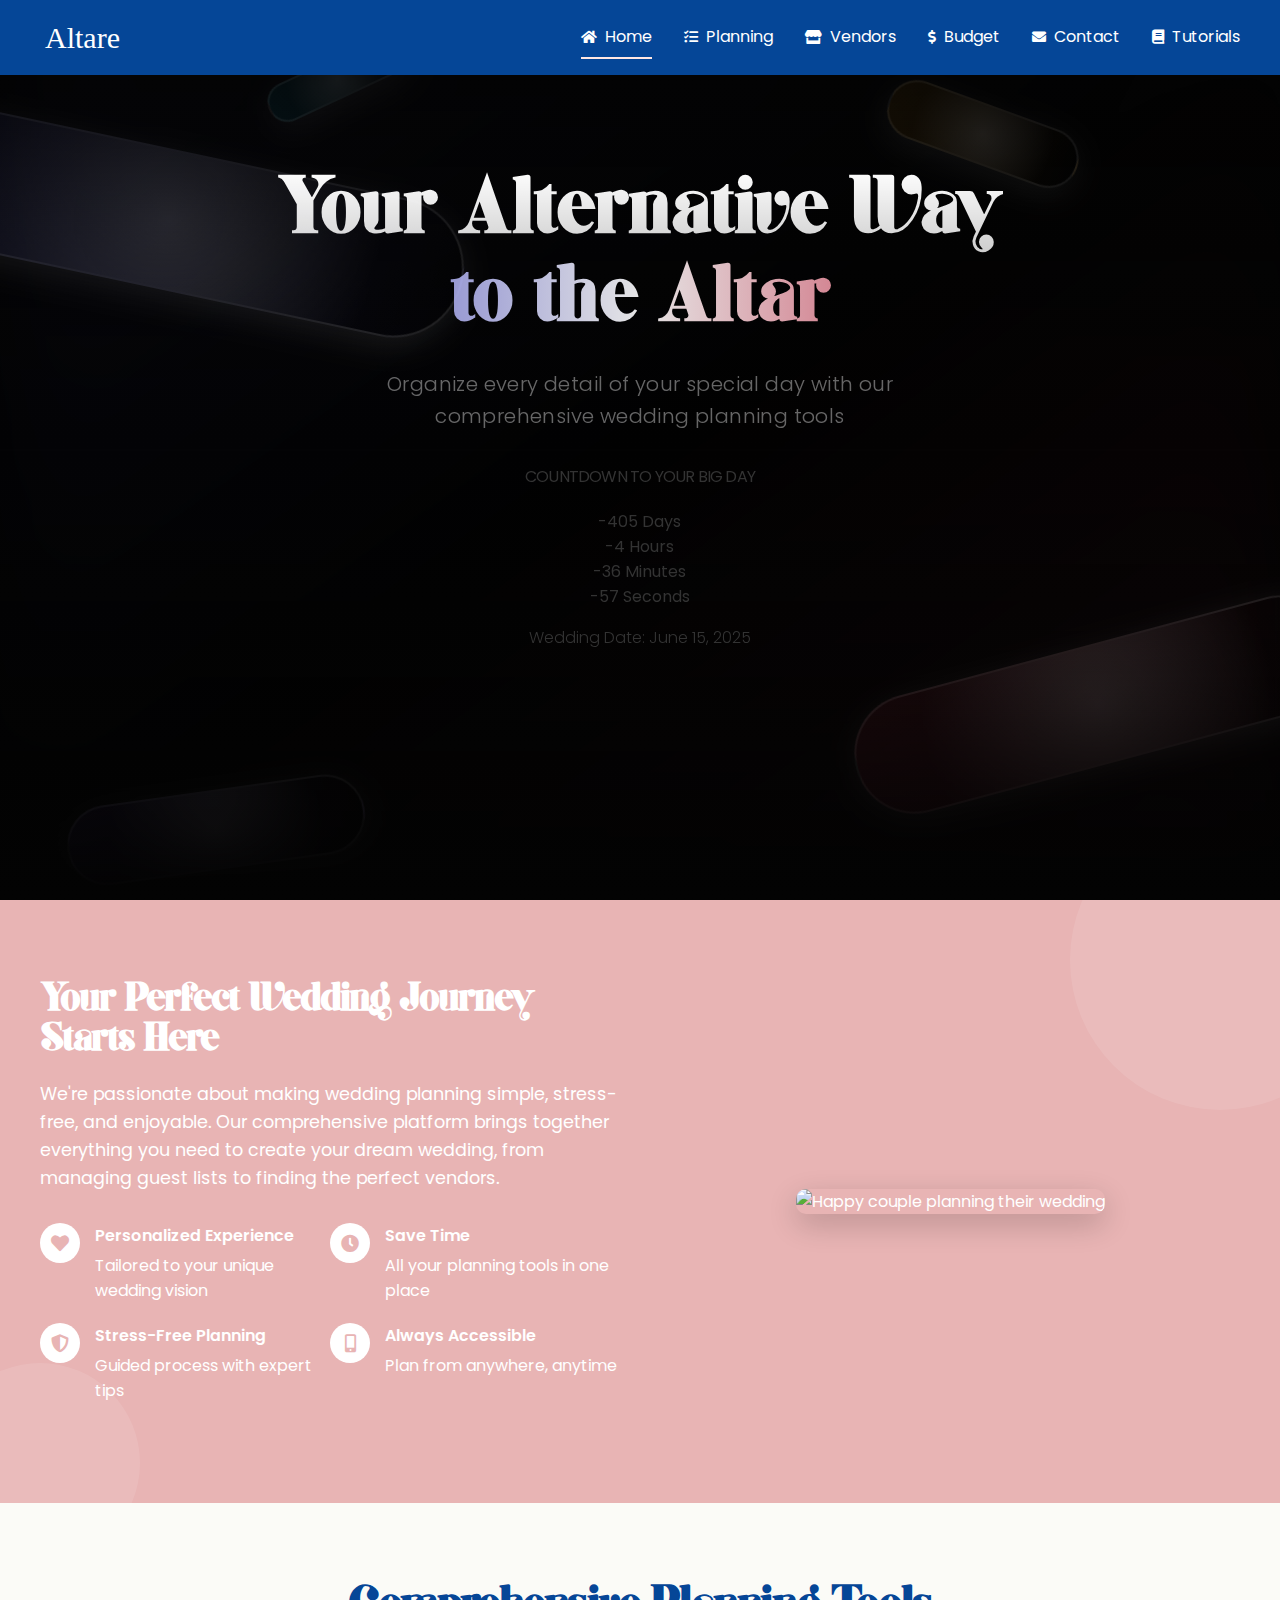
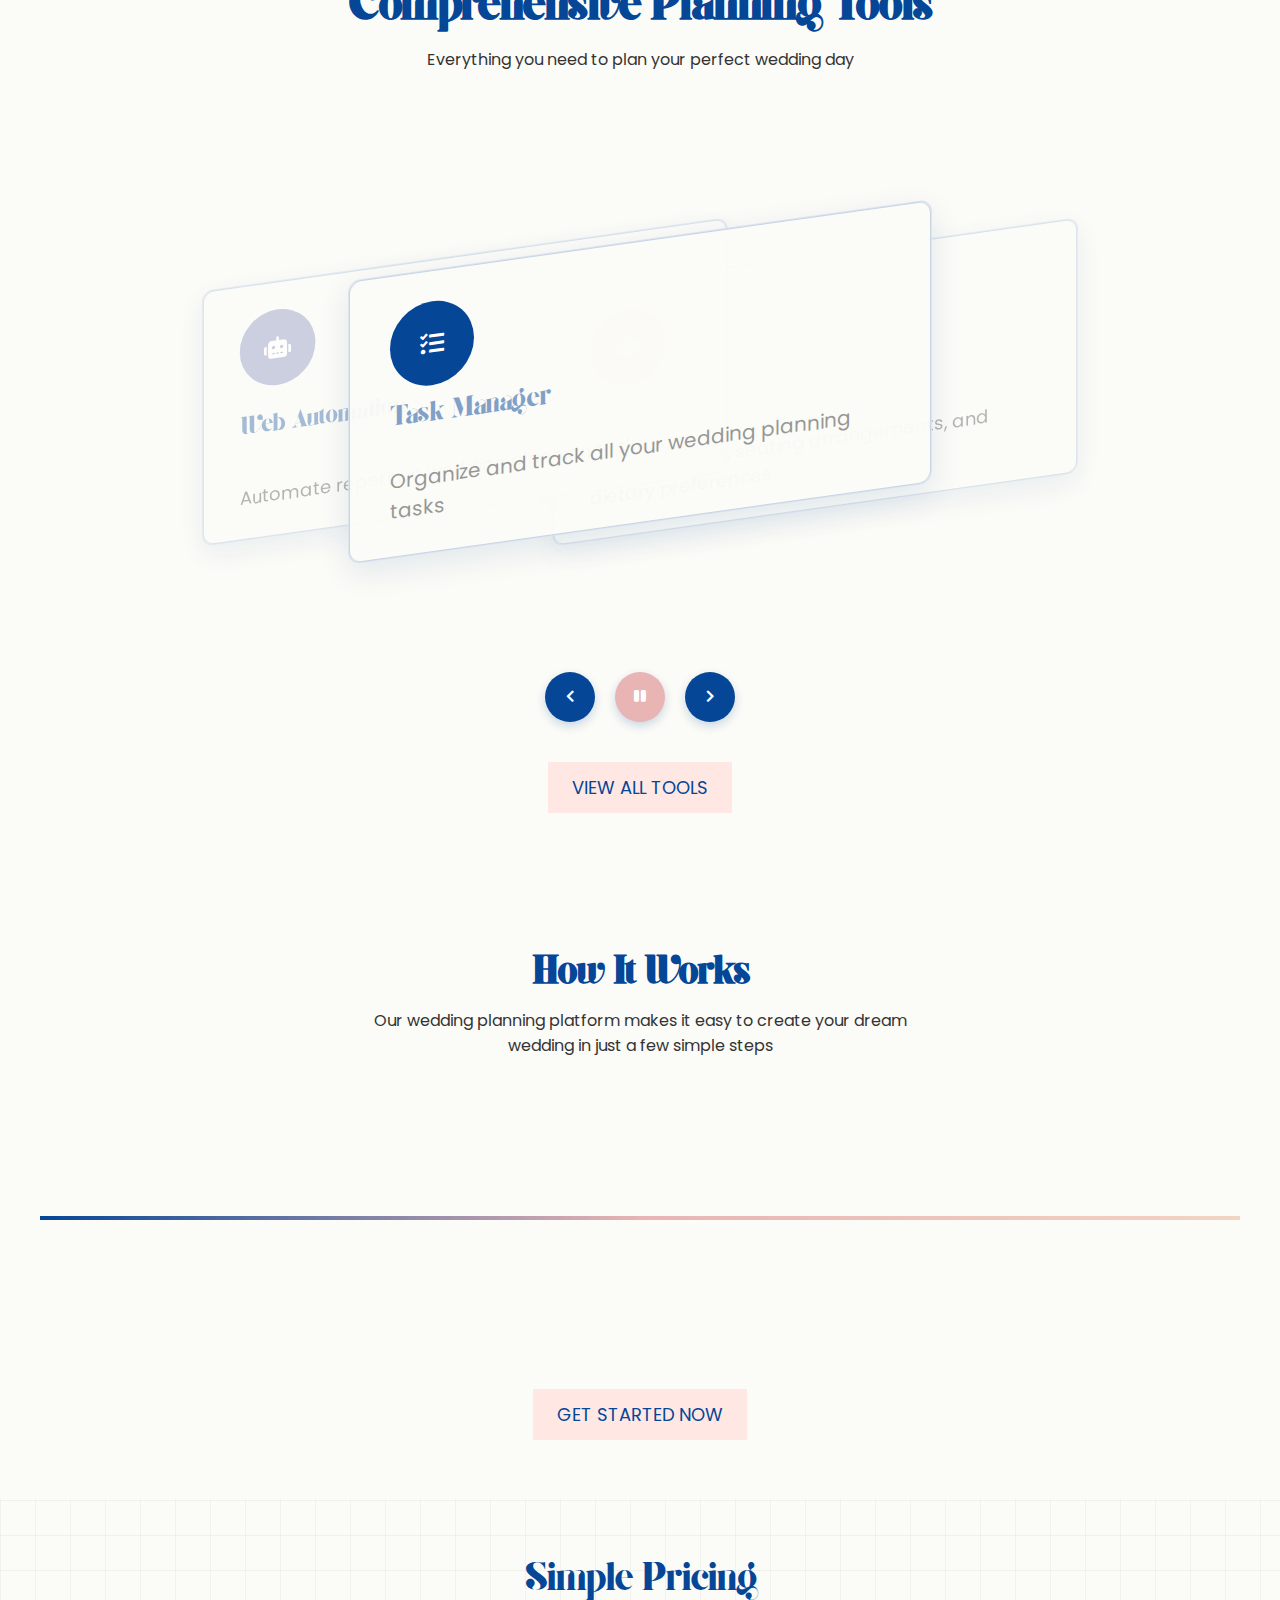
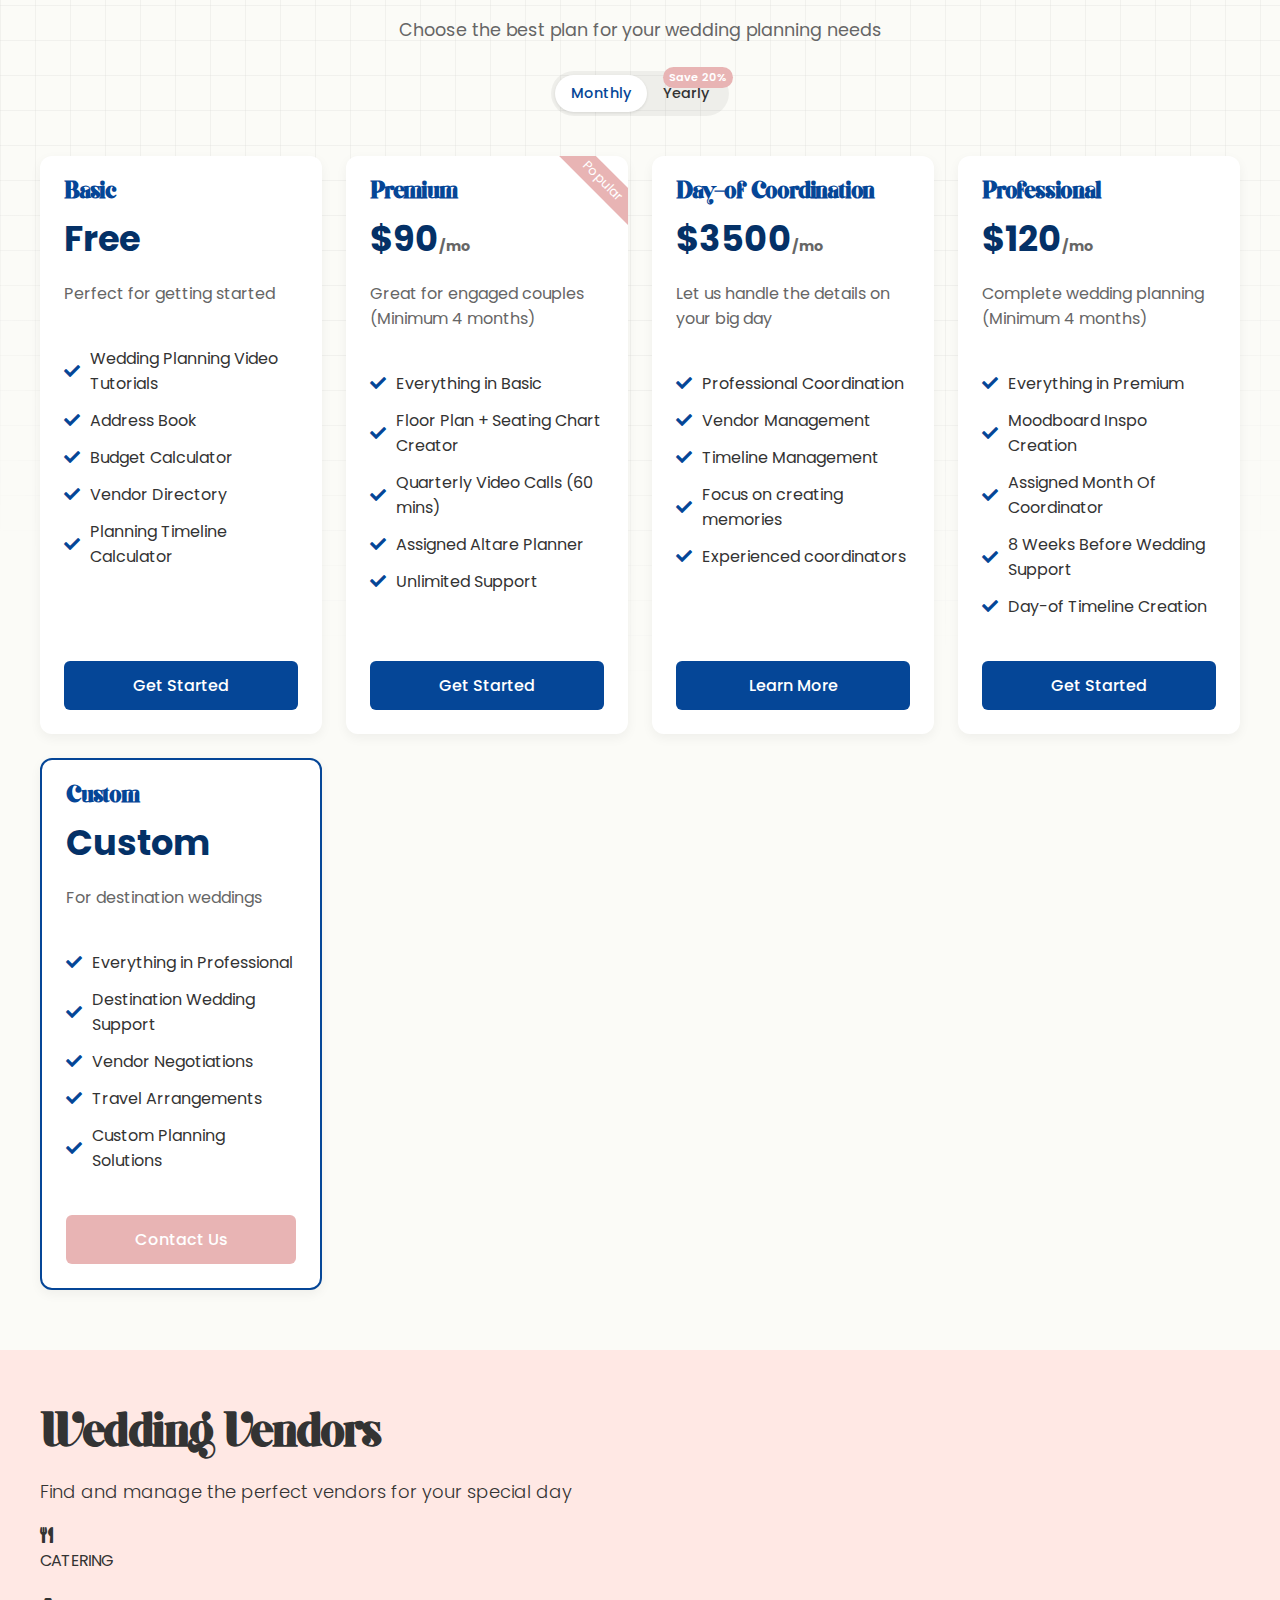
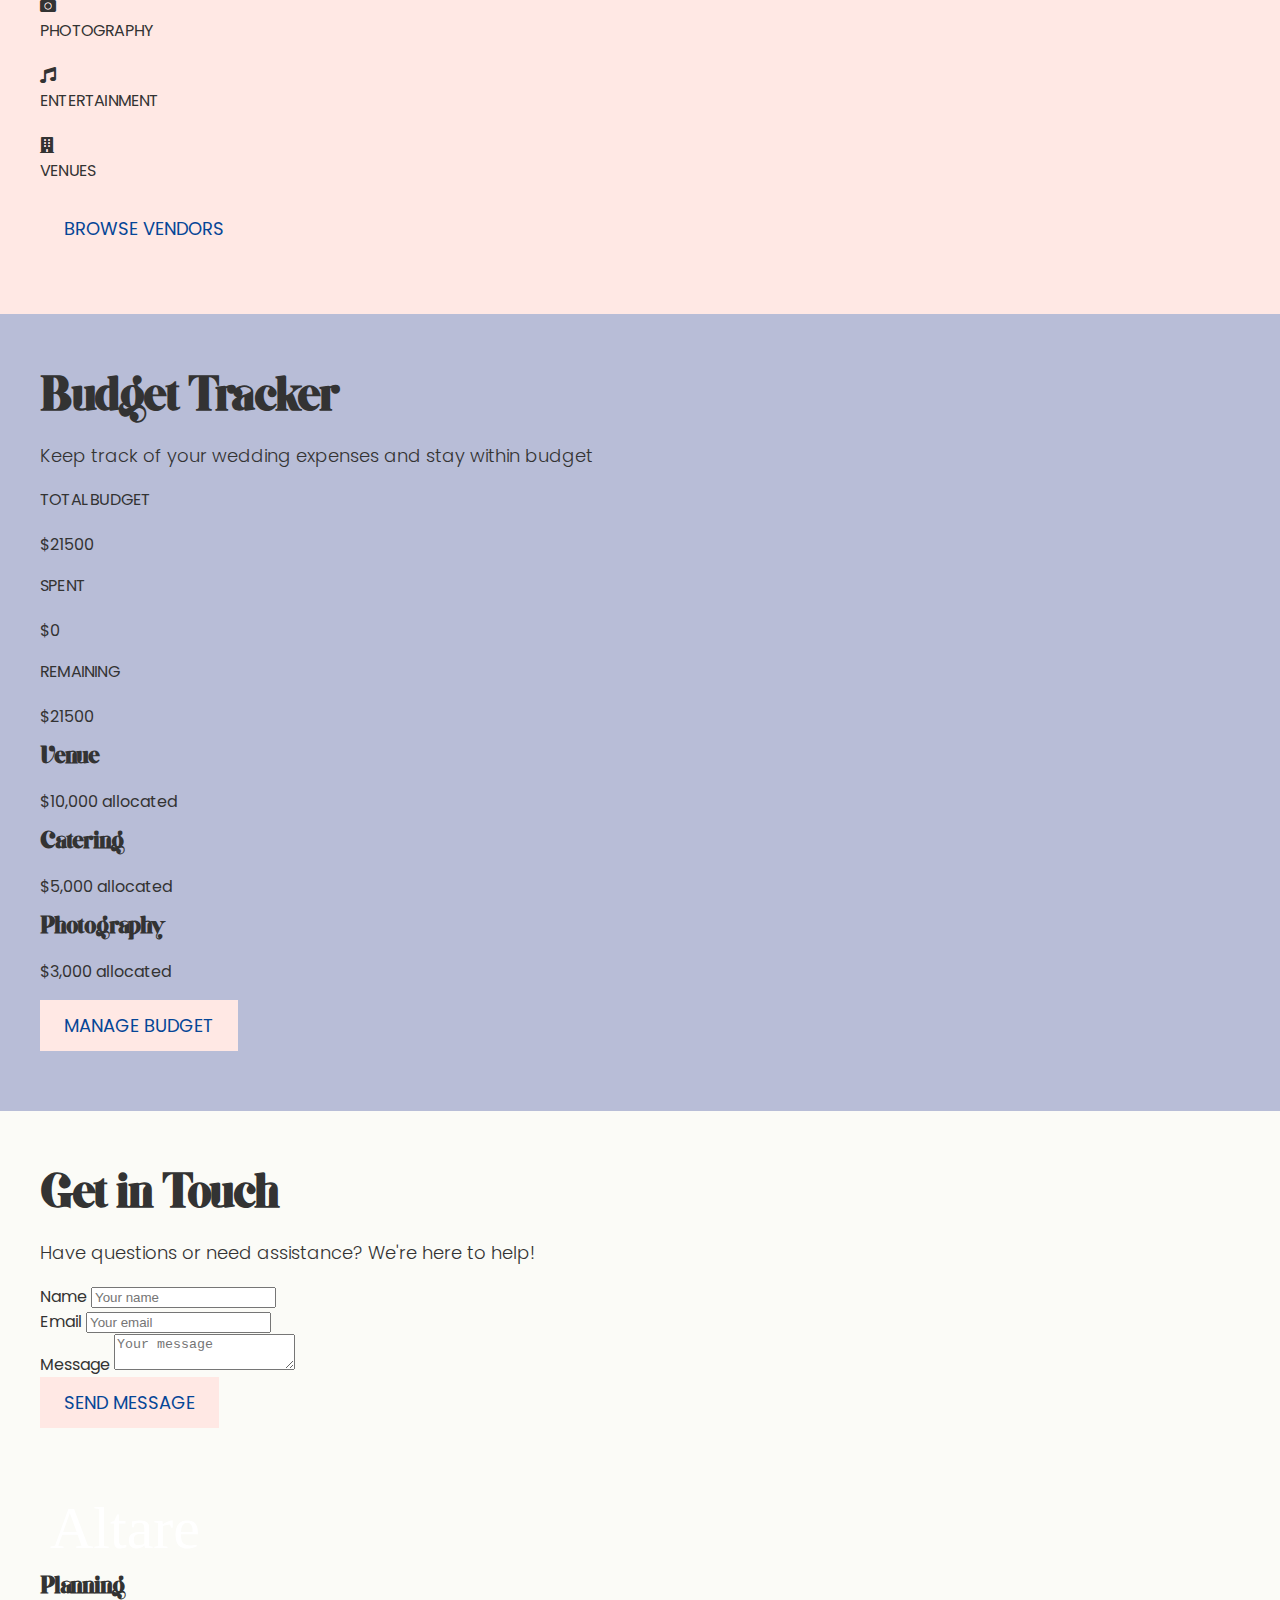
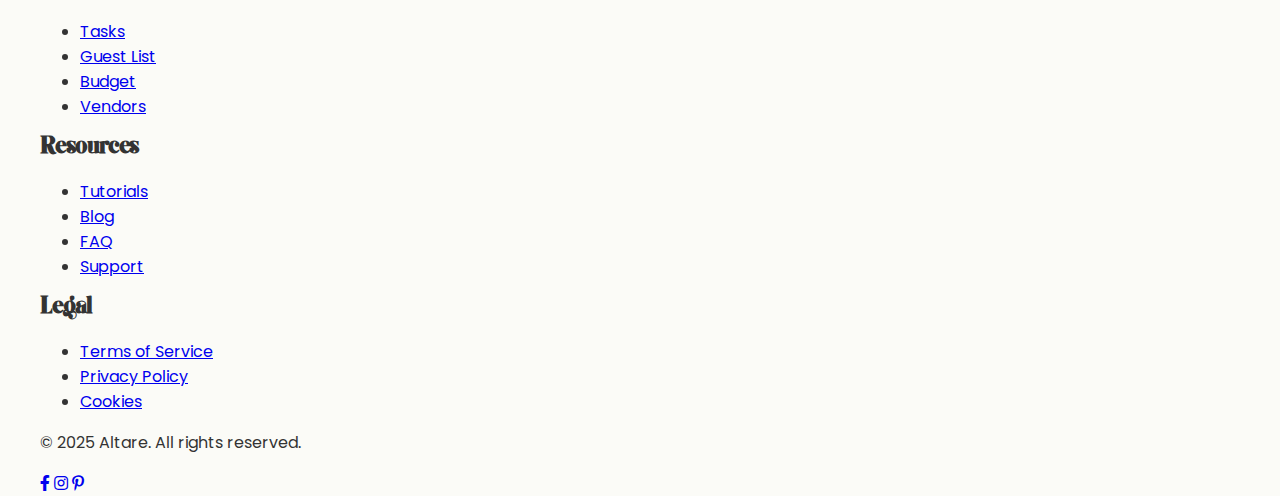
==== index.html @ 7fa97709 "Add Day-of Wedding Coordination section and page" ====
<!DOCTYPE html>
<html lang="en">
<head>
    <meta charset="UTF-8">
    <meta name="viewport" content="width=device-width, initial-scale=1.0">
    <title>Altare - Your Alternative Way to Get to the Altar</title>
    <link href="https://fonts.googleapis.com/css2?family=Poppins:wght@300;400;500;600;700&display=swap" rel="stylesheet">
    <link rel="stylesheet" href="css/theme.css">
    <link rel="stylesheet" href="css/elegant-hero.css">
    <link rel="stylesheet" href="css/planning-cards.css">
    <link rel="stylesheet" href="css/tilted-scroll.css">
    <link rel="stylesheet" href="css/how-it-works.css">
    <link rel="stylesheet" href="css/about-section.css">
    <link rel="stylesheet" href="css/pricing-section.css">
    <link rel="stylesheet" href="https://cdnjs.cloudflare.com/ajax/libs/font-awesome/5.15.4/css/all.min.css">
    <script src="https://kit.fontawesome.com/a076d05399.js" crossorigin="anonymous"></script>
    <script type="module" src="js/main.js"></script>
    <script src="js/animations.js"></script>
</head>
<body>
    <!-- Horizontal Navigation -->
    <nav class="horizontal-nav">
        <div class="container">
            <div class="logo">
                <img src="images/logo/altare-white.svg" alt="Altare" class="altare-logo">
            </div>
            <ul>
                <li><a href="#home" class="active"><i class="fas fa-home"></i> Home</a></li>
                <li><a href="#planning"><i class="fas fa-tasks"></i> Planning</a></li>
                <li><a href="vendors.html"><i class="fas fa-store"></i> Vendors</a></li>
                <li><a href="#budget"><i class="fas fa-dollar-sign"></i> Budget</a></li>
                <li><a href="#contact"><i class="fas fa-envelope"></i> Contact</a></li>
                <li><a href="tutorials.html"><i class="fas fa-book"></i> Tutorials</a></li>
            </ul>
        </div>
    </nav>

    <section id="home" class="elegant-hero">
        <!-- Full screen video container -->
        <div class="fullscreen-video-container">
            <iframe src="https://iframe.mediadelivery.net/embed/404831/02c40d1b-4695-424f-8914-30989ddf01b4?autoplay=true&loop=true&muted=true&preload=true&responsive=true" 
                    loading="lazy" 
                    allow="accelerometer;gyroscope;autoplay;encrypted-media;picture-in-picture;" 
                    allowfullscreen="true">
            </iframe>
        </div>
        
        <!-- Elegant shapes container -->
        <div class="elegant-shapes-container"></div>
        
        <div class="hero-content">
            <div class="hero-content-inner">
                <h1 class="hero-title">
                    <span class="hero-title-main">Your Alternative Way</span>
                    <span class="hero-title-accent">to the Altar</span>
                </h1>
                
                <p class="hero-subtitle">
                    Organize every detail of your special day with our comprehensive wedding planning tools
                </p>
                
                <div class="countdown-container">
                    <h3 class="subtitle2">Countdown to Your Big Day</h3>
                    <div class="countdown">
                        <div class="countdown-item">
                            <span id="days">00</span>
                            <span class="countdown-label">Days</span>
                        </div>
                        <div class="countdown-item">
                            <span id="hours">00</span>
                            <span class="countdown-label">Hours</span>
                        </div>
                        <div class="countdown-item">
                            <span id="minutes">00</span>
                            <span class="countdown-label">Minutes</span>
                        </div>
                        <div class="countdown-item">
                            <span id="seconds">00</span>
                            <span class="countdown-label">Seconds</span>
                        </div>
                    </div>
                    <p class="body2">Wedding Date: <span id="wedding-date">June 15, 2025</span></p>
                </div>
                
                <div class="hero-actions">
                    <a href="#planning" class="btn btn-primary">Get Started</a>
                </div>
            </div>
        </div>
        
        <!-- Dark overlay for gradient effect -->
        <div class="hero-overlay"></div>
    </section>

    <!-- About Section -->
    <section class="about-section">
        <div class="about-container">
            <div class="about-content">
                <h2 class="about-title">Your Perfect Wedding Journey Starts Here</h2>
                <p class="about-description">We're passionate about making wedding planning simple, stress-free, and enjoyable. Our comprehensive platform brings together everything you need to create your dream wedding, from managing guest lists to finding the perfect vendors.</p>
                
                <div class="about-features">
                    <div class="about-feature">
                        <div class="feature-icon">
                            <i class="fas fa-heart"></i>
                        </div>
                        <div class="feature-text">
                            <strong>Personalized Experience</strong>
                            Tailored to your unique wedding vision
                        </div>
                    </div>
                    
                    <div class="about-feature">
                        <div class="feature-icon">
                            <i class="fas fa-clock"></i>
                        </div>
                        <div class="feature-text">
                            <strong>Save Time</strong>
                            All your planning tools in one place
                        </div>
                    </div>
                    
                    <div class="about-feature">
                        <div class="feature-icon">
                            <i class="fas fa-shield-alt"></i>
                        </div>
                        <div class="feature-text">
                            <strong>Stress-Free Planning</strong>
                            Guided process with expert tips
                        </div>
                    </div>
                    
                    <div class="about-feature">
                        <div class="feature-icon">
                            <i class="fas fa-mobile-alt"></i>
                        </div>
                        <div class="feature-text">
                            <strong>Always Accessible</strong>
                            Plan from anywhere, anytime
                        </div>
                    </div>
                </div>
            </div>
            
            <div class="about-image">
                <img src="img/about-wedding.jpg" alt="Happy couple planning their wedding">
            </div>
        </div>
    </section>

    <section id="planning" class="planning-section">
        <div class="container">
            <div class="planning-header">
                <h2>Comprehensive Planning Tools</h2>
                <p>Everything you need to plan your perfect wedding day</p>
            </div>
            
            <div class="planning-cards">
                <!-- TiltedScroll component will be inserted here via JavaScript -->
            </div>
            
            <div class="planning-actions">
                <a href="tasks.html" class="btn btn-primary">View All Tools</a>
            </div>
        </div>
    </section>
    
    <section class="how-it-works">
        <div class="container">
            <div class="how-it-works-header">
                <h2>How It Works</h2>
                <p>Our wedding planning platform makes it easy to create your dream wedding in just a few simple steps</p>
            </div>
            
            <div class="timeline-container">
                <div class="timeline-track"></div>
                <div class="timeline-steps">
                    <div class="timeline-step">
                        <div class="step-number">
                            <i class="fas fa-user-plus step-icon"></i>
                        </div>
                        <div class="step-content">
                            <h3 class="step-title">Create Account</h3>
                            <p class="step-description">Sign up in seconds and set up your personalized wedding profile</p>
                        </div>
                    </div>
                    
                    <div class="timeline-step">
                        <div class="step-number">
                            <i class="fas fa-tasks step-icon"></i>
                        </div>
                        <div class="step-content">
                            <h3 class="step-title">Manage Tasks</h3>
                            <p class="step-description">Organize your to-dos with our smart planning tools</p>
                        </div>
                    </div>
                    
                    <div class="timeline-step">
                        <div class="step-number">
                            <i class="fas fa-users step-icon"></i>
                        </div>
                        <div class="step-content">
                            <h3 class="step-title">Invite Guests</h3>
                            <p class="step-description">Send digital invitations and track RSVPs effortlessly</p>
                        </div>
                    </div>
                    
                    <div class="timeline-step">
                        <div class="step-number">
                            <i class="fas fa-glass-cheers step-icon"></i>
                        </div>
                        <div class="step-content">
                            <h3 class="step-title">Celebrate!</h3>
                            <p class="step-description">Enjoy your perfect day with everything beautifully organized</p>
                        </div>
                    </div>
                </div>
            </div>
            
            <div class="how-it-works-cta">
                <a href="signup.html" class="btn btn-primary">Get Started Now</a>
            </div>
        </div>
    </section>
    
    <!-- Pricing Section -->
    <section class="pricing-section">
        <!-- Pricing content will be inserted via JavaScript -->
    </section>

    <section id="vendors" class="section">
        <div class="container">
            <h2>Wedding Vendors</h2>
            <p class="body1">Find and manage the perfect vendors for your special day</p>
            
            <div class="vendors-categories">
                <div class="vendor-category">
                    <i class="fas fa-utensils"></i>
                    <h3 class="subtitle2">Catering</h3>
                </div>
                
                <div class="vendor-category">
                    <i class="fas fa-camera"></i>
                    <h3 class="subtitle2">Photography</h3>
                </div>
                
                <div class="vendor-category">
                    <i class="fas fa-music"></i>
                    <h3 class="subtitle2">Entertainment</h3>
                </div>
                
                <div class="vendor-category">
                    <i class="fas fa-building"></i>
                    <h3 class="subtitle2">Venues</h3>
                </div>
            </div>
            
            <div class="text-center">
                <a href="vendors.html" class="btn btn-primary">Browse Vendors</a>
            </div>
        </div>
    </section>

    <section id="budget" class="section">
        <div class="container">
            <h2>Budget Tracker</h2>
            <p class="body1">Keep track of your wedding expenses and stay within budget</p>
            
            <div class="budget-overview">
                <div class="budget-card">
                    <h3 class="subtitle2">Total Budget</h3>
                    <p class="budget-amount">$<span id="total-budget">21500</span></p>
                </div>
                
                <div class="budget-card">
                    <h3 class="subtitle2">Spent</h3>
                    <p class="budget-amount">$<span id="spent-amount">0</span></p>
                </div>
                
                <div class="budget-card">
                    <h3 class="subtitle2">Remaining</h3>
                    <p class="budget-amount">$<span id="remaining-amount">21500</span></p>
                </div>
            </div>
            
            <div class="budget-categories">
                <div class="budget-category">
                    <div class="category-header">
                        <h4>Venue</h4>
                        <p>$10,000 allocated</p>
                    </div>
                    <div class="progress">
                        <div class="progress-bar" style="width: 0%;"></div>
                    </div>
                </div>
                
                <div class="budget-category">
                    <div class="category-header">
                        <h4>Catering</h4>
                        <p>$5,000 allocated</p>
                    </div>
                    <div class="progress">
                        <div class="progress-bar" style="width: 0%;"></div>
                    </div>
                </div>
                
                <div class="budget-category">
                    <div class="category-header">
                        <h4>Photography</h4>
                        <p>$3,000 allocated</p>
                    </div>
                    <div class="progress">
                        <div class="progress-bar" style="width: 0%;"></div>
                    </div>
                </div>
            </div>
            
            <div class="text-center">
                <a href="budget.html" class="btn btn-primary">Manage Budget</a>
            </div>
        </div>
    </section>

    <section id="contact" class="section">
        <div class="container">
            <h2>Get in Touch</h2>
            <p class="body1">Have questions or need assistance? We're here to help!</p>
            
            <div class="contact-form">
                <div class="form-group">
                    <label for="name">Name</label>
                    <input type="text" id="name" name="name" placeholder="Your name">
                </div>
                
                <div class="form-group">
                    <label for="email">Email</label>
                    <input type="email" id="email" name="email" placeholder="Your email">
                </div>
                
                <div class="form-group">
                    <label for="message">Message</label>
                    <textarea id="message" name="message" placeholder="Your message"></textarea>
                </div>
                
                <div class="form-group">
                    <button type="submit" class="btn btn-primary">Send Message</button>
                </div>
            </div>
        </div>
    </section>

    <footer>
        <div class="container">
            <div class="footer-content">
                <div class="footer-logo">
                    <img src="images/logo/altare-white.svg" alt="Altare" class="altare-logo-small">
                </div>
                
                <div class="footer-links">
                    <div class="footer-column">
                        <h4>Planning</h4>
                        <ul>
                            <li><a href="tasks.html">Tasks</a></li>
                            <li><a href="guests.html">Guest List</a></li>
                            <li><a href="budget.html">Budget</a></li>
                            <li><a href="vendors.html">Vendors</a></li>
                        </ul>
                    </div>
                    
                    <div class="footer-column">
                        <h4>Resources</h4>
                        <ul>
                            <li><a href="tutorials.html">Tutorials</a></li>
                            <li><a href="#">Blog</a></li>
                            <li><a href="#">FAQ</a></li>
                            <li><a href="#">Support</a></li>
                        </ul>
                    </div>
                    
                    <div class="footer-column">
                        <h4>Legal</h4>
                        <ul>
                            <li><a href="#">Terms of Service</a></li>
                            <li><a href="#">Privacy Policy</a></li>
                            <li><a href="#">Cookies</a></li>
                        </ul>
                    </div>
                </div>
            </div>
            
            <div class="footer-bottom">
                <p>&copy; 2025 Altare. All rights reserved.</p>
                <div class="social-links">
                    <a href="#"><i class="fab fa-facebook-f"></i></a>
                    <a href="#"><i class="fab fa-instagram"></i></a>
                    <a href="#"><i class="fab fa-pinterest-p"></i></a>
                </div>
            </div>
        </div>
    </footer>
    <script src="js/main.js"></script>
    <script src="js/displayCard.js"></script>
    <script src="js/tilted-scroll.js"></script>
    <script src="js/how-it-works.js"></script>
    <script src="js/pricing-section.js"></script>
</body>
</html>
---- css/theme.css ----
/* Theme CSS based on theme.ts */

/* Brand Colors */
:root {
  /* Primary Colors */
  --primary-main: #054697;
  --primary-light: #3669AB;
  --primary-dark: #043167;
  --primary-contrast-text: #FFFFFF;
  
  /* Secondary Colors */
  --secondary-main: #FF471F;
  --secondary-light: #FF6F52;
  --secondary-dark: #B23115;
  --secondary-contrast-text: #FFFFFF;
  
  /* Accent Colors */
  --accent-blanc: #FBFBF7;
  --accent-rose: #FFE8E4;
  --accent-rose-dark: #FFD5CC;
  --accent-nude: #B8BDD7;
  --accent-pia: #F2D4C2;
  --accent-blush: #E8B4B4;
  
  /* Text Colors */
  --text-primary: #333333;
  --text-secondary: #666666;
  
  /* Background Colors */
  --background-default: #FBFBF7;
  --background-paper: #FFFFFF;
}

/* Typography */
@font-face {
  font-family: 'Giaza';
  src: url('../fonts/myfonts_order_6394679525546/Giaza.otf') format('opentype');
  font-weight: normal;
  font-style: normal;
}

body {
  font-family: 'Poppins', sans-serif;
  color: var(--text-primary);
  background-color: var(--background-default);
  margin: 0;
  padding: 0;
}

h1, h2, h3, h4, h5, h6 {
  font-family: 'Giaza', serif;
  letter-spacing: -0.05em;
  margin: 0 0 20px 0;
}

h1 {
  font-size: 72px;
}

h2 {
  font-size: 48px;
}

h3 {
  font-size: 36px;
}

h4 {
  font-size: 24px;
}

h5 {
  font-size: 20px;
}

h6 {
  font-size: 18px;
}

.subtitle1 {
  font-family: 'Poppins', sans-serif;
  font-size: 18px;
  font-weight: 400;
}

.subtitle2 {
  font-family: 'Poppins', sans-serif;
  font-size: 16px;
  font-weight: 400;
  text-transform: uppercase;
}

.body1 {
  font-family: 'Poppins', sans-serif;
  font-size: 18px;
  font-weight: 300;
}

.body2 {
  font-family: 'Poppins', sans-serif;
  font-size: 16px;
  font-weight: 300;
}

/* Buttons - Updated to match theme.ts */
.btn {
  font-family: 'Poppins', sans-serif;
  font-size: 18px;
  font-weight: 400;
  text-transform: uppercase;
  border-radius: 0;
  padding: 12px 24px;
  cursor: pointer;
  transition: all 0.3s ease;
  border: none;
  display: inline-block;
  text-decoration: none;
}

/* Primary button - should be accent-rose color with primary-main text */
.btn-primary {
  background-color: var(--accent-rose);
  color: var(--primary-main);
}

.btn-primary:hover {
  background-color: var(--accent-rose-dark);
}

/* Secondary button - should be accent-rose color with primary-main text */
.btn-secondary {
  background-color: var(--accent-rose);
  color: var(--primary-main);
}

.btn-secondary:hover {
  background-color: var(--accent-rose-dark);
}

/* Accent button - for special cases */
.btn-accent {
  background-color: var(--primary-main);
  color: var(--primary-contrast-text);
}

.btn-accent:hover {
  background-color: var(--primary-dark);
}

/* Components */
.chip {
  border-radius: 0;
  padding: 6px 12px;
  background-color: var(--accent-rose);
  color: var(--primary-main);
  display: inline-block;
}

.icon-button {
  background-color: transparent;
  border: none;
  cursor: pointer;
  transition: background-color 0.3s ease;
}

.icon-button:hover {
  background-color: var(--accent-rose);
}

/* Tabs */
.tab {
  padding: 12px 24px;
  cursor: pointer;
  transition: background-color 0.3s ease;
}

.tab:hover {
  background-color: var(--accent-rose);
}

.tab.active {
  border-bottom: 2px solid var(--primary-main);
}

/* Layout */
.container {
  width: 100%;
  max-width: 1200px;
  margin: 0 auto;
  padding: 0 20px;
}

.section {
  padding: 60px 0;
}

/* Hero Section with Video Background */
.hero {
  position: relative;
  height: 100vh;
  width: 100vw;
  overflow: hidden;
  color: var(--primary-contrast-text);
}

.fullscreen-video-container {
  position: absolute;
  top: 0;
  left: 0;
  width: 100%;
  height: 100%;
  z-index: -1;
}

.fullscreen-video-container iframe {
  width: 150vw;
  height: 150vh;
  position: absolute;
  top: 50%;
  left: 50%;
  transform: translate(-50%, -50%);
  border: none;
}

.video-overlay {
  position: absolute;
  top: 0;
  left: 0;
  width: 100%;
  height: 100%;
  background-color: rgba(0, 0, 0, 0.5);
  z-index: 1;
}

.hero .container {
  position: relative;
  z-index: 2;
  height: 100%;
  display: flex;
  flex-direction: column;
  justify-content: center;
}

/* Header */
header {
  position: absolute;
  top: 0;
  left: 0;
  width: 100%;
  padding: 20px 0;
  z-index: 10;
  background-color: rgba(5, 70, 151, 0.1);
  backdrop-filter: blur(5px);
}

/* Responsive */
@media (max-width: 768px) {
  h1 {
    font-size: 48px;
  }
  
  h2 {
    font-size: 36px;
  }
  
  h3 {
    font-size: 28px;
  }
  
  .body1 {
    font-size: 16px;
  }
  
  .hero-content-container {
    padding-top: 60px;
  }
}
---- css/elegant-hero.css ----
/* Elegant Hero with Geometric Shapes */

.elegant-hero {
  position: relative;
  min-height: 100vh;
  width: 100%;
  display: flex;
  align-items: center;
  justify-content: center;
  overflow: hidden;
  background-color: #030303;
}

.elegant-hero::before {
  content: '';
  position: absolute;
  inset: 0;
  background: linear-gradient(to bottom right, rgba(99, 102, 241, 0.05), transparent, rgba(244, 63, 94, 0.05));
  filter: blur(3rem);
  pointer-events: none;
}

.elegant-shapes-container {
  position: absolute;
  inset: 0;
  overflow: hidden;
  pointer-events: none;
}

.elegant-shape {
  position: absolute;
  will-change: transform;
}

.elegant-shape-inner {
  position: relative;
  will-change: transform;
}

.elegant-shape-element {
  position: absolute;
  inset: 0;
  border-radius: 9999px;
  backdrop-filter: blur(2px);
  border: 2px solid rgba(255, 255, 255, 0.15);
  box-shadow: 0 8px 32px 0 rgba(255, 255, 255, 0.1);
}

.elegant-shape-after {
  position: absolute;
  inset: 0;
  border-radius: 9999px;
  background: radial-gradient(circle at 50% 50%, rgba(255, 255, 255, 0.2), transparent 70%);
}

.hero-content {
  position: relative;
  z-index: 10;
  max-width: 1200px;
  margin: 0 auto;
  padding: 0 1rem;
}

.hero-content-inner {
  max-width: 48rem;
  margin: 0 auto;
  text-align: center;
}

/* Horizontal Navigation Styles - Updated to match theme.ts */
.horizontal-nav {
  position: fixed;
  top: 0;
  left: 0;
  width: 100%;
  background-color: var(--primary-main); /* Primary blue from theme.ts */
  z-index: 100;
  padding: 1rem 0;
}

.horizontal-nav .container {
  display: flex;
  align-items: center;
  justify-content: space-between;
  max-width: 1200px;
  margin: 0 auto;
  padding: 0 2rem;
}

.horizontal-nav .logo {
  height: 40px;
}

.horizontal-nav .logo img {
  height: 100%;
}

.horizontal-nav ul {
  list-style: none;
  padding: 0;
  margin: 0;
  display: flex;
  align-items: center;
  gap: 2rem;
}

.horizontal-nav ul li {
  position: relative;
}

.horizontal-nav ul li a {
  color: white; /* White text on primary blue background */
  text-decoration: none;
  font-size: 1rem;
  display: flex;
  align-items: center;
  gap: 0.5rem;
  padding: 0.5rem 0;
  border-bottom: 2px solid transparent;
  transition: all 0.3s ease;
}

.horizontal-nav ul li a:hover {
  border-bottom-color: var(--secondary-main); /* Firecracker accent color on hover */
}

.horizontal-nav ul li a.active {
  border-bottom-color: var(--accent-rose); /* Rose accent for active item */
}

.horizontal-nav ul li a i {
  font-size: 0.875rem;
}

.hero-title {
  font-size: clamp(2.5rem, 8vw, 5rem);
  font-weight: 700;
  line-height: 1.1;
  margin-bottom: 1.5rem;
  letter-spacing: -0.02em;
}

.hero-title-main {
  background-clip: text;
  -webkit-background-clip: text;
  color: transparent;
  background-image: linear-gradient(to bottom, #fff, rgba(255, 255, 255, 0.8));
  display: block;
}

.hero-title-accent {
  background-clip: text;
  -webkit-background-clip: text;
  color: transparent;
  background-image: linear-gradient(to right, rgba(99, 102, 241, 0.8), rgba(255, 255, 255, 0.9), rgba(244, 63, 94, 0.8));
  display: block;
}

.hero-subtitle {
  font-size: clamp(1rem, 2vw, 1.25rem);
  color: rgba(255, 255, 255, 0.4);
  margin-bottom: 2rem;
  line-height: 1.6;
  font-weight: 300;
  letter-spacing: 0.02em;
  max-width: 36rem;
  margin-left: auto;
  margin-right: auto;
  padding: 0 1rem;
}

.hero-actions {
  display: flex;
  justify-content: center;
  gap: 1rem;
  margin-top: 2rem;
}

.hero-overlay {
  position: absolute;
  inset: 0;
  background: linear-gradient(to top, #030303, transparent, rgba(3, 3, 3, 0.8));
  pointer-events: none;
}

/* Video background integration */
.fullscreen-video-container {
  position: absolute;
  top: 0;
  left: 0;
  width: 100%;
  height: 100%;
  z-index: 0;
}

.fullscreen-video-container iframe {
  width: 150vw;
  height: 150vh;
  position: absolute;
  top: 50%;
  left: 50%;
  transform: translate(-50%, -50%);
  border: none;
  opacity: 0.4; /* Dim the video to make text more readable */
}

/* Section backgrounds */
#planning {
  background-color: var(--accent-blanc);
}

#vendors {
  background-color: var(--accent-rose);
}

#budget {
  background-color: var(--accent-nude);
}

/* Responsive adjustments */
@media (max-width: 768px) {
  .horizontal-nav ul {
    gap: 1rem;
  }
  
  .horizontal-nav ul li a {
    font-size: 0.875rem;
  }
  
  .hero-title {
    margin-bottom: 1rem;
  }
  
  .hero-subtitle {
    margin-bottom: 1.5rem;
  }
  
  .hero-content-inner {
    padding-top: 80px;
  }
}

/* Animation classes */
.fade-up {
  opacity: 0;
  transform: translateY(30px);
  transition: opacity 1s ease, transform 1s cubic-bezier(0.25, 0.4, 0.25, 1);
}

.fade-up.visible {
  opacity: 1;
  transform: translateY(0);
}
---- css/planning-cards.css ----
/* Planning Cards CSS */

.planning-section {
  padding: 80px 0;
  background-color: var(--accent-blanc);
  overflow: hidden;
}

.planning-header {
  text-align: center;
  margin-bottom: 40px;
}

.planning-header h2 {
  color: var(--primary-main);
  margin-bottom: 10px;
}

.planning-cards-row {
  display: flex;
  justify-content: center;
  align-items: center;
  margin-bottom: 120px;
  position: relative;
  height: 400px;
}

.card-stack {
  position: relative;
  width: 800px;
  height: 400px;
  margin: 0 auto;
}

.display-card {
  position: absolute;
  display: flex;
  height: 180px;
  width: 400px;
  transform: skew(0, -8deg);
  user-select: none;
  flex-direction: column;
  justify-content: space-between;
  border-radius: 12px;
  border: 2px solid rgba(150, 176, 215, 0.3);
  background-color: rgba(251, 251, 247, 0.9);
  padding: 24px 30px;
  transition: all 0.7s ease;
  box-shadow: 0 10px 30px rgba(10, 70, 151, 0.1);
}

.display-card::after {
  content: '';
  position: absolute;
  top: -5%;
  right: -1px;
  height: 110%;
  width: 320px;
  background: linear-gradient(to left, var(--accent-blanc), transparent);
}

.display-card:hover {
  border-color: rgba(255, 255, 255, 0.2);
  background-color: rgba(251, 251, 247, 1);
  box-shadow: 0 15px 40px rgba(10, 70, 151, 0.2);
}

.display-card > div {
  display: flex;
  align-items: center;
  gap: 16px;
}

.icon-container {
  position: relative;
  display: inline-block;
  border-radius: 9999px;
  padding: 12px;
  width: 50px;
  height: 50px;
  display: flex;
  align-items: center;
  justify-content: center;
}

.icon-container i {
  color: white;
  font-size: 20px;
}

.card-title {
  font-size: 24px;
  font-weight: 500;
}

.card-description {
  white-space: nowrap;
  font-size: 18px;
  margin: 16px 0;
  color: var(--text-primary);
}

.card-date {
  color: rgba(10, 70, 151, 0.6);
  font-size: 14px;
}

/* Stack positions - Properly centered and aligned */
.stack-card-1 {
  top: 20px;
  left: 50%;
  transform: translateX(-30%) skew(0, -8deg);
  transition: transform 0.7s ease;
  z-index: 3;
}

.stack-card-1:hover {
  transform: translateX(-30%) translateY(-10px) skew(0, -8deg);
}

.stack-card-2 {
  top: 80px;
  left: 50%;
  transform: translateX(-40%) skew(0, -8deg);
  transition: transform 0.7s ease;
  z-index: 2;
}

.stack-card-2:hover {
  transform: translateX(-40%) translateY(-10px) skew(0, -8deg);
}

.stack-card-3 {
  top: 140px;
  left: 50%;
  transform: translateX(-60%) skew(0, -8deg);
  transition: transform 0.7s ease;
  z-index: 1;
}

.stack-card-3:hover {
  transform: translateX(-60%) translateY(-10px) skew(0, -8deg);
}

/* Card colors from brand */
.card-primary .icon-container {
  background-color: var(--primary-main);
}

.card-primary .card-title {
  color: var(--primary-main);
}

.card-accent-rose .icon-container {
  background-color: var(--accent-rose);
}

.card-accent-rose .card-title {
  color: var(--accent-rose);
}

.card-accent-nude .icon-container {
  background-color: var(--accent-nude);
}

.card-accent-nude .card-title {
  color: var(--primary-main);
}

.card-accent-blush .icon-container {
  background-color: var(--accent-blush);
}

.card-accent-blush .card-title {
  color: var(--accent-blush);
}

.card-accent-pia .icon-container {
  background-color: var(--accent-pia);
}

.card-accent-pia .card-title {
  color: var(--accent-pia);
}

.card-primary-light .icon-container {
  background-color: var(--primary-light);
}

.card-primary-light .card-title {
  color: var(--primary-light);
}

.grayscale {
  filter: grayscale(100%);
  transition: filter 0.7s ease;
}

.grayscale:hover {
  filter: grayscale(0%);
}

.card-overlay {
  position: absolute;
  width: 100%;
  height: 100%;
  border-radius: 12px;
  outline: 1px solid rgba(150, 176, 215, 0.3);
  background-blend-mode: overlay;
  background-color: rgba(251, 251, 247, 0.5);
  left: 0;
  top: 0;
  transition: opacity 0.7s ease;
}

.display-card:hover .card-overlay {
  opacity: 0;
}

.planning-actions {
  text-align: center;
  margin-top: 20px;
}

@keyframes fadeIn {
  from { opacity: 0; }
  to { opacity: 1; }
}

/* Responsive adjustments */
@media (max-width: 992px) {
  .card-stack {
    width: 600px;
  }
  
  .display-card {
    width: 360px;
    height: 160px;
    padding: 20px 24px;
  }
}

@media (max-width: 768px) {
  .card-stack {
    width: 400px;
  }
  
  .display-card {
    width: 320px;
    height: 160px;
    padding: 16px 20px;
  }
  
  .card-title {
    font-size: 20px;
  }
  
  .card-description {
    font-size: 16px;
  }
  
  .stack-card-2 {
    top: 70px;
  }
  
  .stack-card-3 {
    top: 120px;
  }
}
---- css/tilted-scroll.css ----
/* Tilted Scroll Component Styles */

.tilted-scroll-container {
  position: relative;
  width: 100%;
  max-width: 1200px;
  margin: 0 auto;
  padding: 20px 0;
  overflow: hidden;
}

.tilted-card-stack {
  position: relative;
  height: 500px;
  width: 100%;
  display: flex;
  justify-content: center;
  align-items: center;
}

.tilted-card {
  position: absolute;
  width: 500px;
  height: 220px;
  transform: skew(0, -8deg);
  user-select: none;
  display: flex;
  flex-direction: column;
  justify-content: space-between;
  border-radius: 12px;
  border: 2px solid rgba(150, 176, 215, 0.3);
  background-color: rgba(251, 251, 247, 0.9);
  padding: 30px 40px;
  transition: all 0.5s ease;
  box-shadow: 0 10px 30px rgba(10, 70, 151, 0.1);
  opacity: 0;
  z-index: 0;
  top: 50%;
  left: 50%;
  transform-origin: center center;
}

.tilted-card.active {
  opacity: 1;
  z-index: 3;
  transform: translate(-50%, -50%) skew(0, -8deg);
}

.tilted-card.prev {
  opacity: 0.7;
  z-index: 2;
  transform: translate(-80%, -50%) skew(0, -8deg) scale(0.9);
}

.tilted-card.next {
  opacity: 0.7;
  z-index: 2;
  transform: translate(-20%, -50%) skew(0, -8deg) scale(0.9);
}

.tilted-card:hover {
  border-color: rgba(255, 255, 255, 0.2);
  background-color: rgba(251, 251, 247, 1);
  box-shadow: 0 15px 40px rgba(10, 70, 151, 0.2);
}

.tilted-card-content {
  display: flex;
  flex-direction: column;
  height: 100%;
  justify-content: space-between;
}

.tilted-card-content > div {
  display: flex;
  align-items: center;
  gap: 20px;
  margin-bottom: 20px;
}

.tilted-icon-container {
  position: relative;
  display: inline-block;
  border-radius: 9999px;
  padding: 12px;
  width: 60px;
  height: 60px;
  display: flex;
  align-items: center;
  justify-content: center;
  background-color: var(--primary-main);
  margin-right: 16px;
}

.tilted-icon-container i {
  color: white;
  font-size: 24px;
}

.tilted-card-title {
  font-size: 28px;
  font-weight: 500;
  color: var(--primary-main);
  margin: 0;
}

.tilted-card-description {
  font-size: 20px;
  margin: 0;
  color: var(--text-primary);
}

.tilted-card-date {
  color: rgba(10, 70, 151, 0.6);
  font-size: 14px;
  margin: 0;
}

.tilted-card-overlay {
  position: absolute;
  width: 100%;
  height: 100%;
  border-radius: 12px;
  outline: 1px solid rgba(150, 176, 215, 0.3);
  background-blend-mode: overlay;
  background-color: rgba(251, 251, 247, 0.5);
  left: 0;
  top: 0;
  transition: opacity 0.7s ease;
}

.tilted-card:hover .tilted-card-overlay {
  opacity: 0;
}

.tilted-nav-controls {
  display: flex;
  justify-content: center;
  gap: 20px;
  margin-top: 40px;
}

.tilted-nav-button {
  background-color: var(--primary-main);
  color: white;
  border: none;
  border-radius: 50%;
  width: 50px;
  height: 50px;
  display: flex;
  align-items: center;
  justify-content: center;
  cursor: pointer;
  transition: all 0.3s ease;
  box-shadow: 0 4px 10px rgba(10, 70, 151, 0.2);
}

.tilted-nav-button:hover {
  background-color: var(--primary-dark);
  transform: translateY(-2px);
  box-shadow: 0 6px 15px rgba(10, 70, 151, 0.3);
}

.tilted-nav-button:active {
  transform: translateY(0);
  box-shadow: 0 2px 5px rgba(10, 70, 151, 0.2);
}

.tilted-nav-button.play-pause {
  background-color: var(--accent-blush);
}

.tilted-nav-button.play-pause:hover {
  background-color: var(--accent-rose);
}

/* Card colors from brand */
[data-id="1"] .tilted-icon-container {
  background-color: var(--primary-main);
}

[data-id="1"] .tilted-card-title {
  color: var(--primary-main);
}

[data-id="2"] .tilted-icon-container {
  background-color: var(--accent-blush);
}

[data-id="2"] .tilted-card-title {
  color: var(--accent-blush);
}

[data-id="3"] .tilted-icon-container {
  background-color: var(--accent-nude);
}

[data-id="3"] .tilted-card-title {
  color: var(--primary-main);
}

[data-id="4"] .tilted-icon-container {
  background-color: var(--primary-light);
}

[data-id="4"] .tilted-card-title {
  color: var(--primary-light);
}

[data-id="5"] .tilted-icon-container {
  background-color: var(--accent-pia);
}

[data-id="5"] .tilted-card-title {
  color: var(--accent-pia);
}

[data-id="6"] .tilted-icon-container {
  background-color: var(--accent-nude);
}

[data-id="6"] .tilted-card-title {
  color: var(--primary-main);
}

/* Responsive adjustments */
@media (max-width: 992px) {
  .tilted-card {
    width: 360px;
    height: 160px;
    padding: 20px 24px;
  }
}

@media (max-width: 768px) {
  .tilted-card {
    width: 320px;
    height: 160px;
    padding: 16px 20px;
  }
  
  .tilted-card-title {
    font-size: 20px;
  }
  
  .tilted-card-description {
    font-size: 16px;
  }
}

@media (max-width: 576px) {
  .tilted-card {
    width: 280px;
  }
  
  .tilted-card.prev {
    transform: translate(-90%, -50%) skew(0, -8deg) scale(0.8);
  }
  
  .tilted-card.next {
    transform: translate(-10%, -50%) skew(0, -8deg) scale(0.8);
  }
}
---- css/how-it-works.css ----
/* How It Works Section Styles */
.how-it-works {
  background-color: var(--accent-blanc);
  padding: 60px 0;
  position: relative;
  overflow: hidden;
}

.how-it-works::before {
  content: '';
  position: absolute;
  top: 0;
  left: 0;
  width: 100%;
  height: 100%;
  background-image: url('../img/pattern-bg.png');
  background-size: cover;
  opacity: 0.05;
  z-index: 0;
}

.how-it-works .container {
  position: relative;
  z-index: 1;
}

.how-it-works-header {
  text-align: center;
  margin-bottom: 50px;
}

.how-it-works-header h2 {
  color: var(--primary-main);
  margin-bottom: 15px;
  font-size: 2.5rem;
}

.how-it-works-header p {
  color: var(--text-primary);
  max-width: 600px;
  margin: 0 auto;
}

.timeline-container {
  position: relative;
  max-width: 1200px;
  margin: 0 auto;
  padding: 20px 0;
}

.timeline-track {
  position: absolute;
  top: 50%;
  left: 0;
  width: 100%;
  height: 4px;
  background: linear-gradient(to right, var(--primary-main), var(--accent-blush), var(--accent-pia));
  transform: translateY(-50%);
  z-index: 1;
}

.timeline-steps {
  display: flex;
  justify-content: space-between;
  position: relative;
  z-index: 2;
}

.timeline-step {
  display: flex;
  flex-direction: column;
  align-items: center;
  width: 25%;
  opacity: 0;
  transform: translateY(30px);
  transition: all 0.8s ease;
}

.timeline-step.visible {
  opacity: 1;
  transform: translateY(0);
}

.step-number {
  width: 60px;
  height: 60px;
  border-radius: 50%;
  background-color: var(--primary-main);
  color: white;
  display: flex;
  align-items: center;
  justify-content: center;
  font-size: 24px;
  font-weight: bold;
  margin-bottom: 20px;
  position: relative;
  box-shadow: 0 5px 15px rgba(10, 70, 151, 0.2);
  transition: all 0.3s ease;
}

.timeline-step:nth-child(2) .step-number {
  background-color: var(--accent-blush);
}

.timeline-step:nth-child(3) .step-number {
  background-color: var(--accent-nude);
}

.timeline-step:nth-child(4) .step-number {
  background-color: var(--accent-pia);
}

.step-number::before {
  content: '';
  position: absolute;
  top: 50%;
  left: 50%;
  width: 70px;
  height: 70px;
  border-radius: 50%;
  border: 2px solid rgba(255, 255, 255, 0.3);
  transform: translate(-50%, -50%);
  animation: pulse 2s infinite;
}

@keyframes pulse {
  0% {
    transform: translate(-50%, -50%) scale(1);
    opacity: 0.8;
  }
  70% {
    transform: translate(-50%, -50%) scale(1.1);
    opacity: 0.2;
  }
  100% {
    transform: translate(-50%, -50%) scale(1);
    opacity: 0.8;
  }
}

.step-content {
  text-align: center;
  padding: 0 15px;
}

.step-title {
  color: var(--primary-main);
  font-size: 1.3rem;
  margin-bottom: 10px;
  font-weight: 600;
}

.timeline-step:nth-child(2) .step-title {
  color: var(--accent-blush);
}

.timeline-step:nth-child(3) .step-title {
  color: var(--accent-nude);
}

.timeline-step:nth-child(4) .step-title {
  color: var(--accent-pia);
}

.step-description {
  color: var(--text-primary);
  font-size: 1rem;
  line-height: 1.5;
}

.step-icon {
  font-size: 24px;
  margin-bottom: 10px;
  color: white;
}

.how-it-works-cta {
  text-align: center;
  margin-top: 60px;
}

/* Responsive styles */
@media (max-width: 992px) {
  .timeline-steps {
    flex-wrap: wrap;
  }
  
  .timeline-step {
    width: 50%;
    margin-bottom: 40px;
  }
  
  .timeline-track {
    display: none;
  }
}

@media (max-width: 576px) {
  .timeline-step {
    width: 100%;
  }
}
---- css/about-section.css ----
/* About Section Styles */
.about-section {
  background-color: var(--accent-blush);
  padding: 80px 0;
  color: white;
  position: relative;
  overflow: hidden;
}

.about-section::before {
  content: '';
  position: absolute;
  top: 0;
  right: 0;
  width: 300px;
  height: 300px;
  background-color: rgba(255, 255, 255, 0.1);
  border-radius: 50%;
  transform: translate(30%, -30%);
}

.about-section::after {
  content: '';
  position: absolute;
  bottom: 0;
  left: 0;
  width: 200px;
  height: 200px;
  background-color: rgba(255, 255, 255, 0.1);
  border-radius: 50%;
  transform: translate(-30%, 30%);
}

.about-container {
  position: relative;
  z-index: 1;
  display: flex;
  flex-wrap: wrap;
  align-items: center;
  justify-content: space-between;
  max-width: 1200px;
  margin: 0 auto;
  padding: 0 20px;
}

.about-content {
  flex: 1;
  min-width: 300px;
  padding-right: 40px;
}

.about-image {
  flex: 1;
  min-width: 300px;
  text-align: center;
}

.about-image img {
  max-width: 100%;
  height: auto;
  border-radius: 10px;
  box-shadow: 0 10px 30px rgba(0, 0, 0, 0.2);
}

.about-title {
  font-size: 2.5rem;
  margin-bottom: 20px;
  font-weight: 700;
}

.about-description {
  font-size: 1.1rem;
  line-height: 1.6;
  margin-bottom: 30px;
}

.about-features {
  display: flex;
  flex-wrap: wrap;
  margin-top: 30px;
}

.about-feature {
  flex: 1 0 50%;
  display: flex;
  align-items: flex-start;
  margin-bottom: 20px;
  min-width: 250px;
}

.feature-icon {
  background-color: white;
  color: var(--accent-blush);
  width: 40px;
  height: 40px;
  border-radius: 50%;
  display: flex;
  align-items: center;
  justify-content: center;
  margin-right: 15px;
  flex-shrink: 0;
}

.feature-icon i {
  font-size: 18px;
}

.feature-text {
  font-size: 1rem;
}

.feature-text strong {
  display: block;
  margin-bottom: 5px;
  font-weight: 600;
}

@media (max-width: 992px) {
  .about-container {
    flex-direction: column;
  }
  
  .about-content {
    padding-right: 0;
    margin-bottom: 40px;
  }
  
  .about-image {
    order: -1;
    margin-bottom: 30px;
  }
}
---- css/pricing-section.css ----
/* Pricing Section Styles */
.pricing-section {
  display: flex;
  flex-direction: column;
  align-items: center;
  gap: 40px;
  padding: 60px 0;
  position: relative;
  background-color: var(--accent-blanc);
}

.pricing-section::before {
  content: '';
  position: absolute;
  inset: 0;
  z-index: 0;
  background-image: linear-gradient(to right, rgba(79, 79, 79, 0.18) 1px, transparent 1px),
                    linear-gradient(to bottom, rgba(79, 79, 79, 0.18) 1px, transparent 1px);
  background-size: 35px 35px;
  opacity: 0.3;
  mask-image: radial-gradient(ellipse 80% 50% at 50% 0%, #000 70%, transparent 110%);
  -webkit-mask-image: radial-gradient(ellipse 80% 50% at 50% 0%, #000 70%, transparent 110%);
}

.pricing-header {
  position: relative;
  z-index: 1;
  text-align: center;
  max-width: 800px;
  margin: 0 auto;
}

.pricing-title {
  font-size: 2.5rem;
  font-weight: 500;
  margin-bottom: 16px;
  color: var(--primary-main);
}

.pricing-subtitle {
  font-size: 1.1rem;
  color: var(--text-secondary);
  margin-bottom: 28px;
}

.pricing-tabs {
  display: flex;
  background-color: rgba(0, 0, 0, 0.05);
  border-radius: 9999px;
  padding: 4px;
  margin: 0 auto;
  width: fit-content;
}

.pricing-tab {
  padding: 8px 16px;
  border-radius: 9999px;
  cursor: pointer;
  font-size: 0.9rem;
  font-weight: 500;
  transition: all 0.3s ease;
  position: relative;
}

.pricing-tab.active {
  background-color: white;
  color: var(--primary-main);
  box-shadow: 0 1px 3px rgba(0, 0, 0, 0.1);
}

.pricing-tab-discount {
  position: absolute;
  top: -8px;
  right: -8px;
  background-color: var(--accent-blush);
  color: white;
  font-size: 0.7rem;
  padding: 2px 6px;
  border-radius: 9999px;
  font-weight: 600;
}

.pricing-cards {
  display: grid;
  grid-template-columns: repeat(1, 1fr);
  gap: 24px;
  width: 100%;
  max-width: 1200px;
  position: relative;
  z-index: 1;
  padding: 0 20px;
}

.pricing-card {
  background-color: white;
  border-radius: 12px;
  padding: 24px;
  display: flex;
  flex-direction: column;
  box-shadow: 0 4px 12px rgba(0, 0, 0, 0.05);
  transition: all 0.3s ease;
  position: relative;
  overflow: hidden;
}

.pricing-card:hover {
  transform: translateY(-5px);
  box-shadow: 0 10px 25px rgba(0, 0, 0, 0.1);
}

.pricing-card.popular::before {
  content: 'Popular';
  position: absolute;
  top: 12px;
  right: -30px;
  background-color: var(--accent-blush);
  color: white;
  padding: 4px 30px;
  font-size: 0.8rem;
  transform: rotate(45deg);
}

.pricing-card.highlighted {
  border: 2px solid var(--primary-main);
}

.pricing-card-header {
  margin-bottom: 20px;
}

.pricing-card-name {
  font-size: 1.5rem;
  font-weight: 600;
  margin-bottom: 8px;
  color: var(--primary-main);
}

.pricing-card-price {
  font-size: 2.2rem;
  font-weight: 700;
  margin-bottom: 4px;
  color: var(--primary-dark);
}

.pricing-card-price-period {
  font-size: 0.9rem;
  color: var(--text-secondary);
}

.pricing-card-description {
  font-size: 1rem;
  color: var(--text-secondary);
  margin-bottom: 20px;
}

.pricing-card-features {
  list-style: none;
  padding: 0;
  margin: 0 0 30px 0;
  flex-grow: 1;
}

.pricing-card-feature {
  display: flex;
  align-items: center;
  margin-bottom: 12px;
  color: var(--text-primary);
}

.pricing-card-feature-icon {
  color: var(--primary-main);
  margin-right: 10px;
  flex-shrink: 0;
}

.pricing-card-cta {
  display: block;
  background-color: var(--primary-main);
  color: white;
  text-align: center;
  padding: 12px;
  border-radius: 6px;
  text-decoration: none;
  font-weight: 500;
  transition: all 0.3s ease;
}

.pricing-card-cta:hover {
  background-color: var(--primary-dark);
}

.pricing-card.highlighted .pricing-card-cta {
  background-color: var(--accent-blush);
}

.pricing-card.highlighted .pricing-card-cta:hover {
  background-color: var(--accent-rose);
}

@media (min-width: 640px) {
  .pricing-cards {
    grid-template-columns: repeat(2, 1fr);
  }
}

@media (min-width: 1200px) {
  .pricing-cards {
    grid-template-columns: repeat(4, 1fr);
  }
}
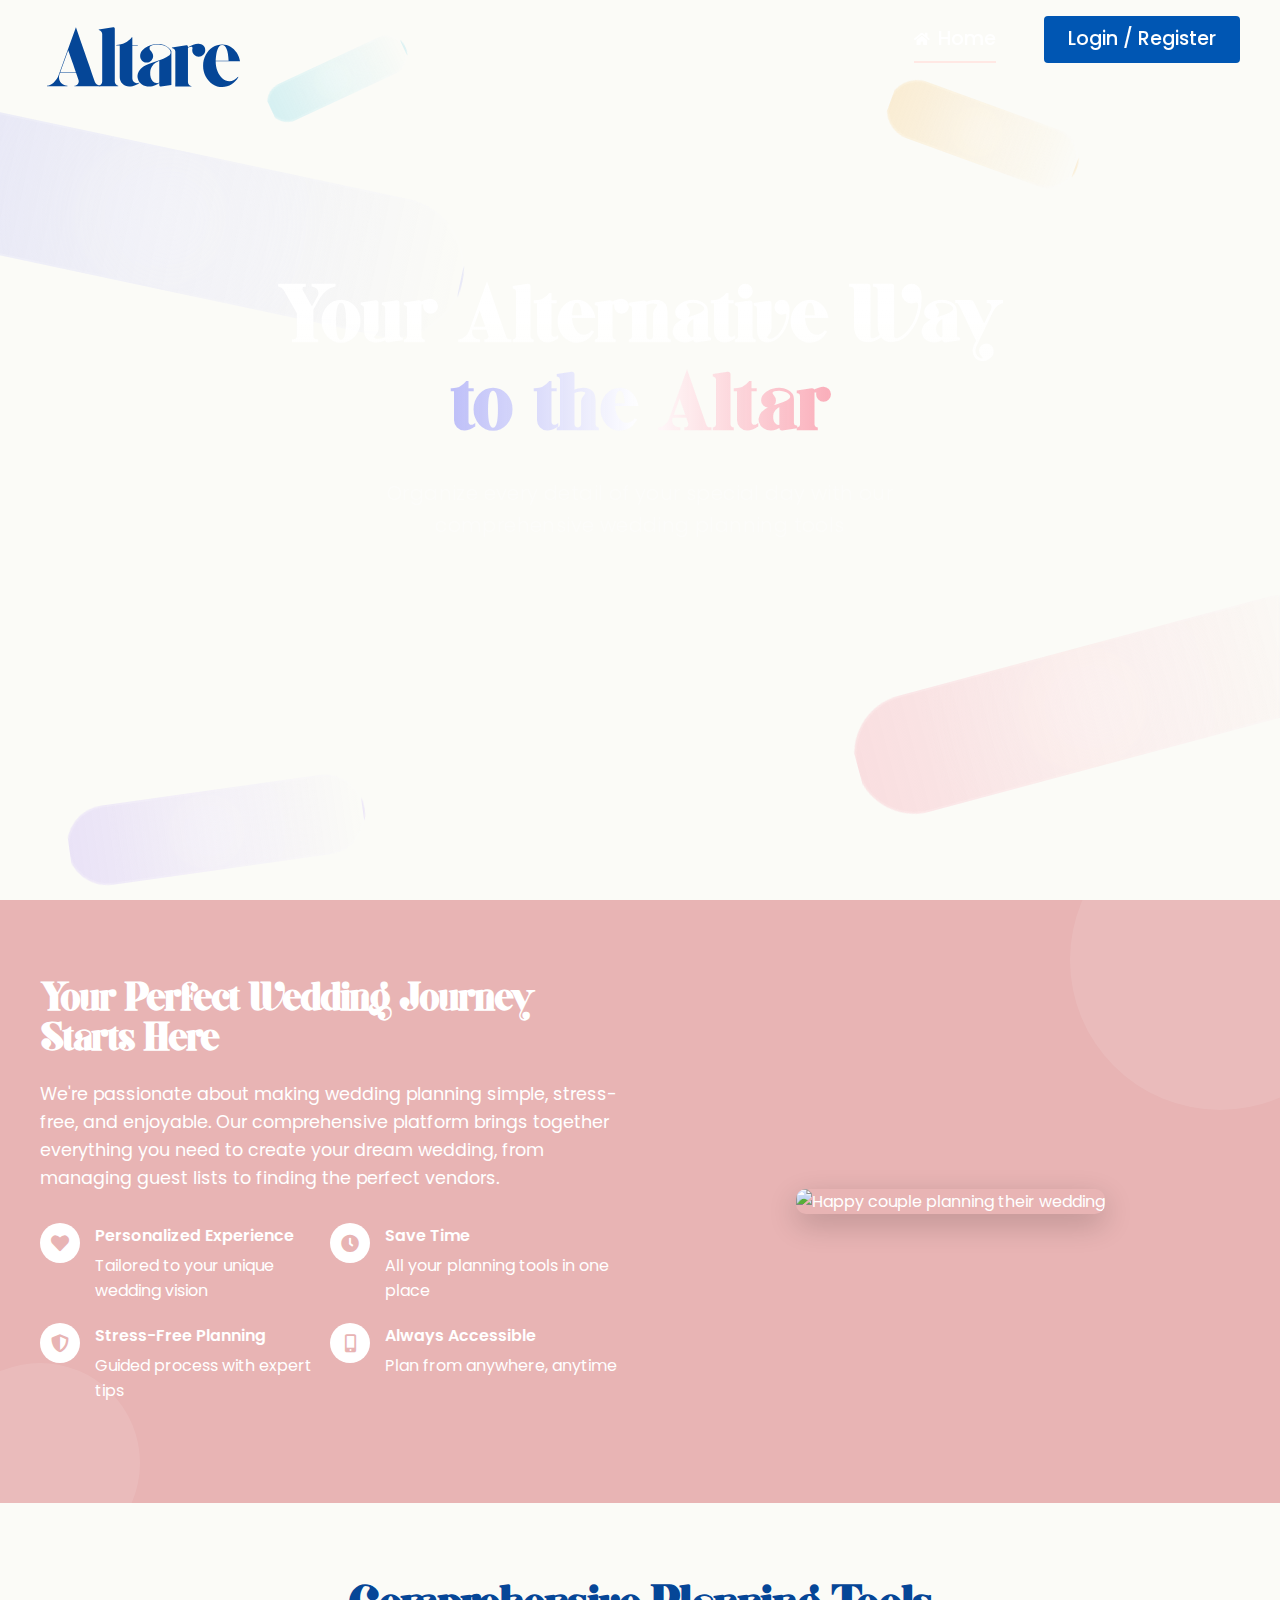
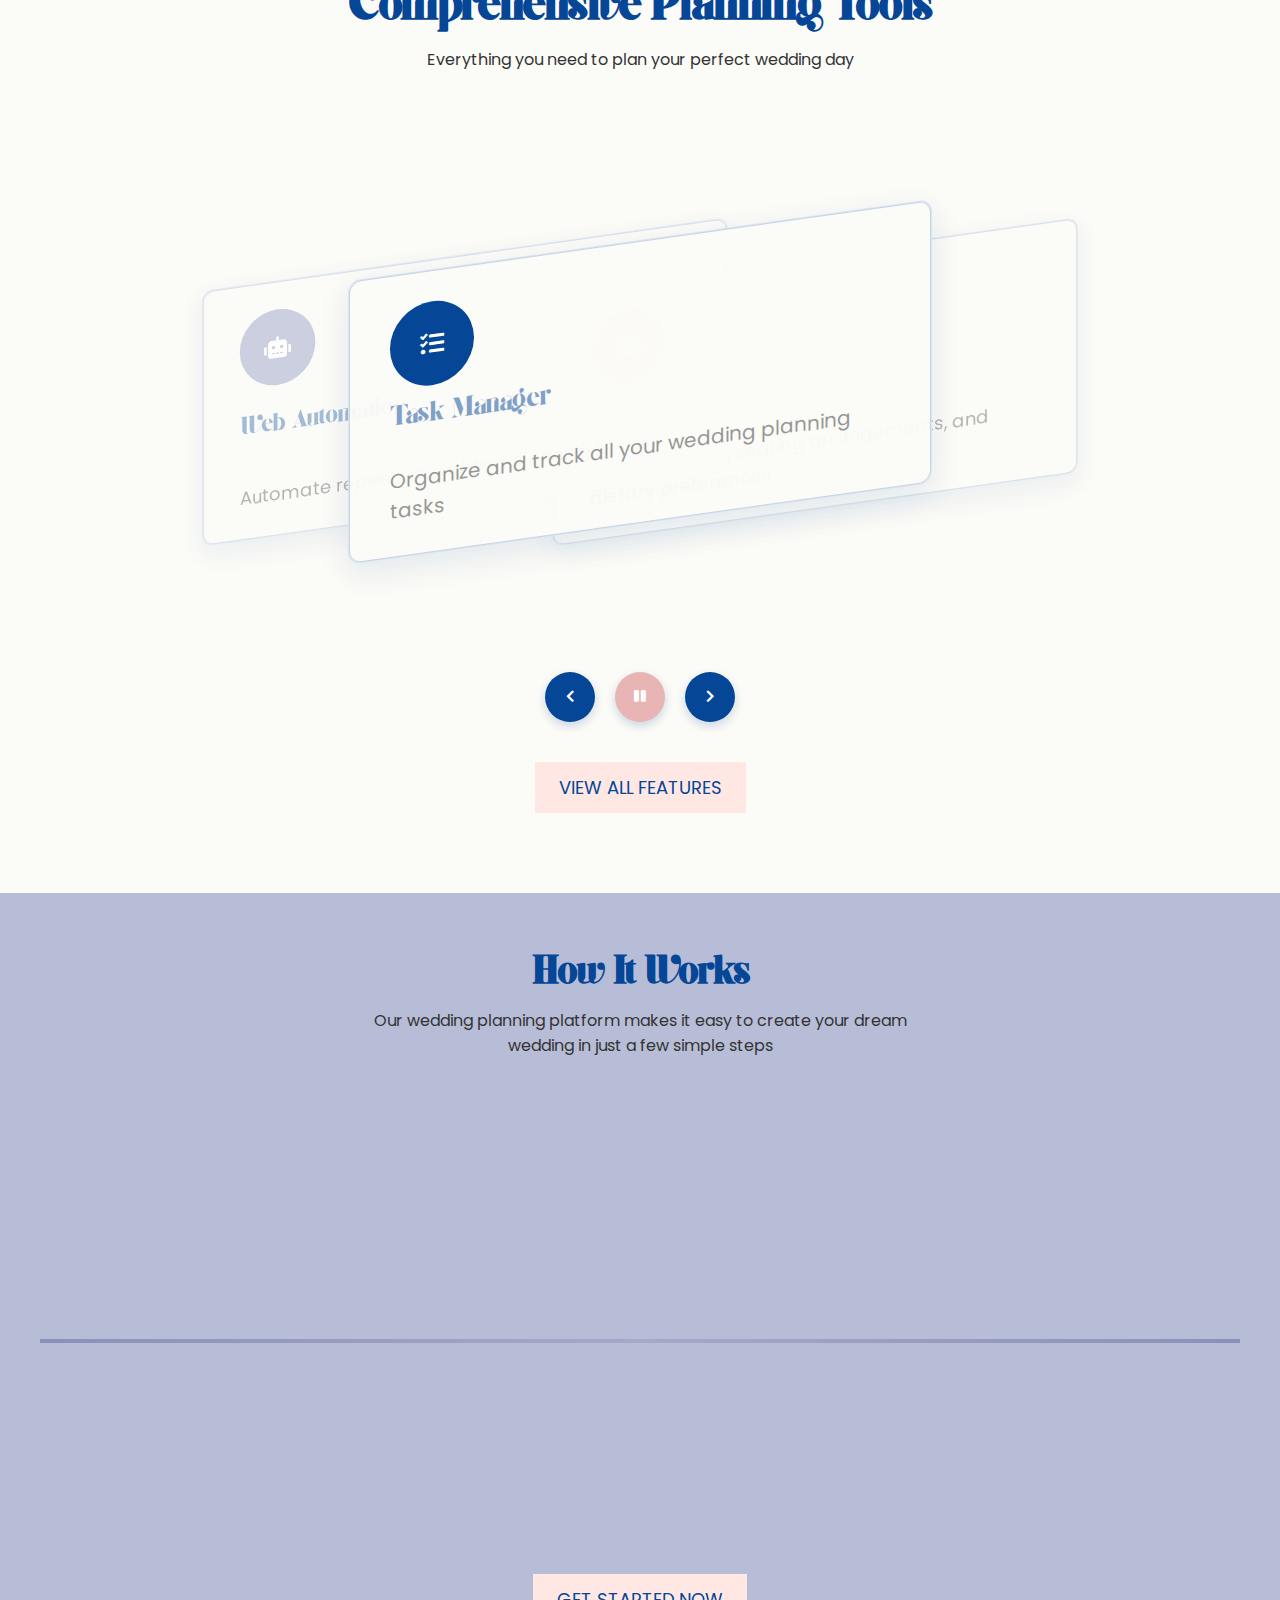
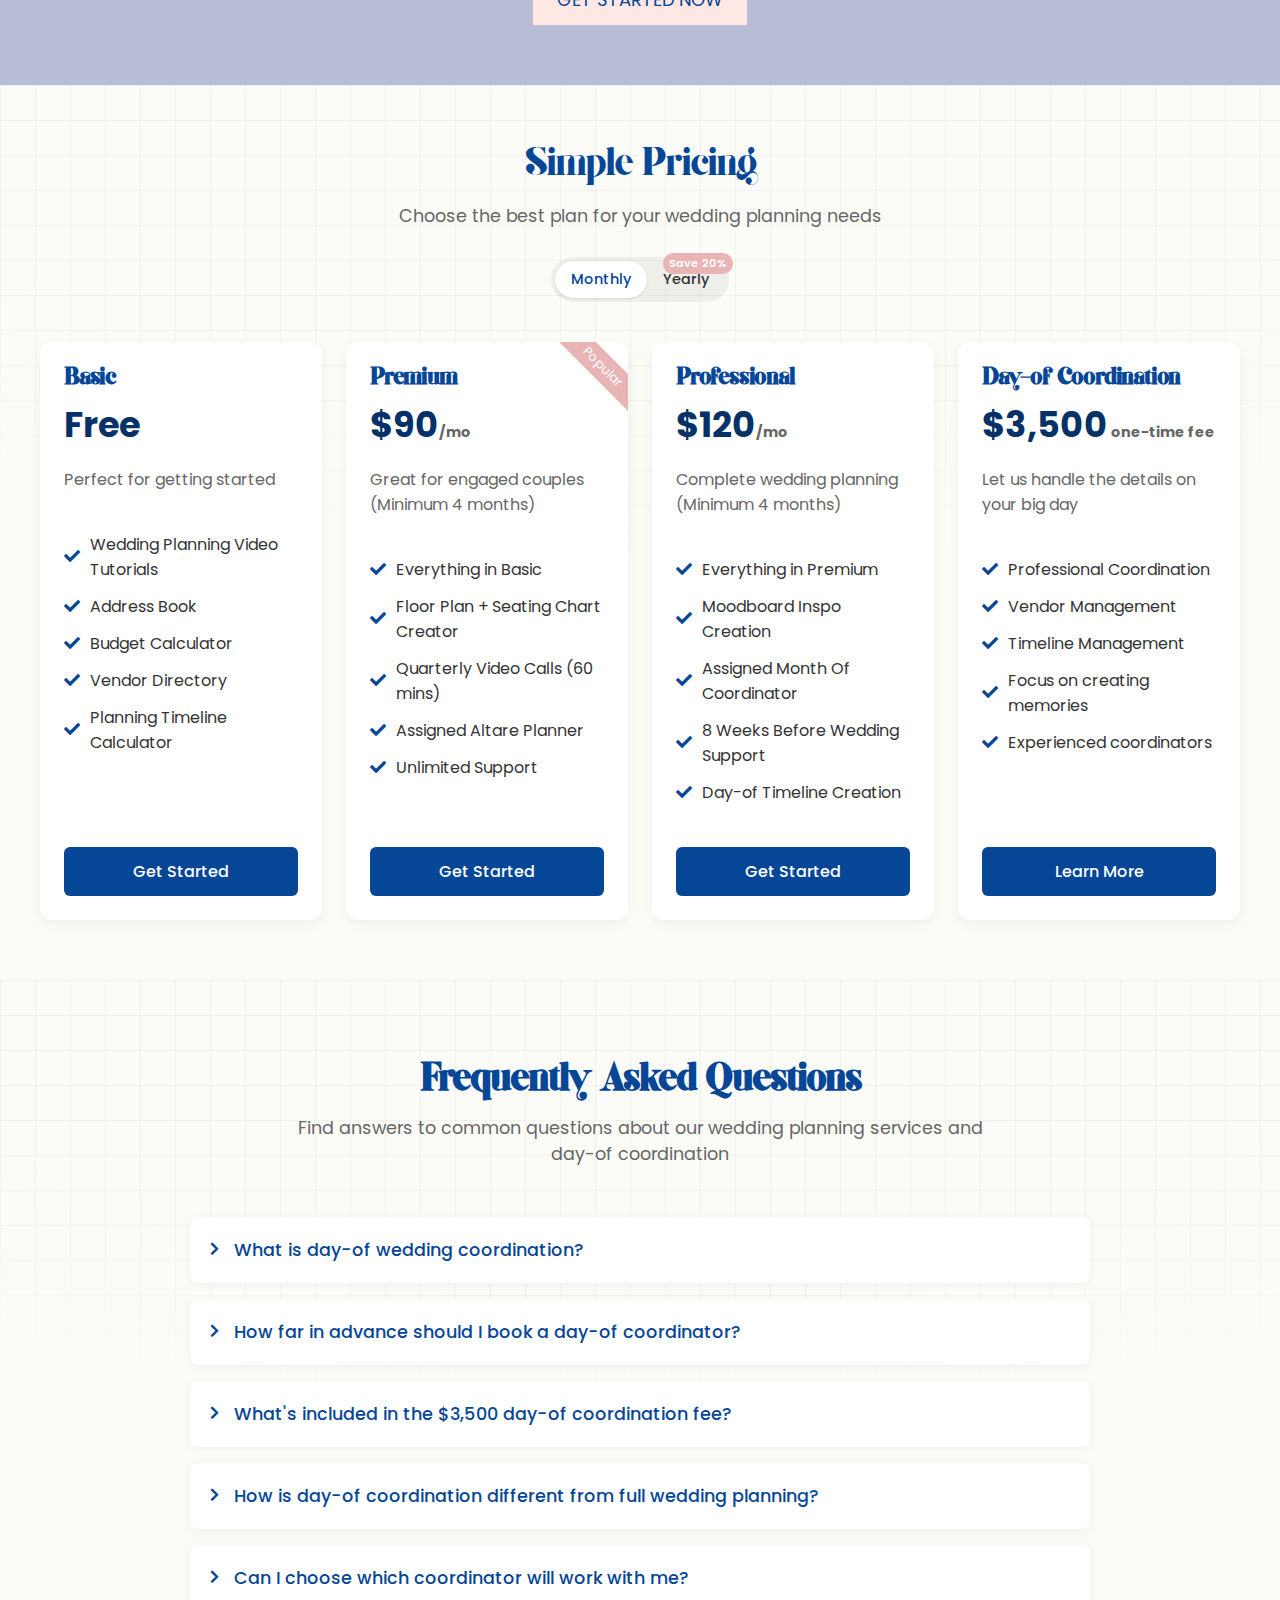
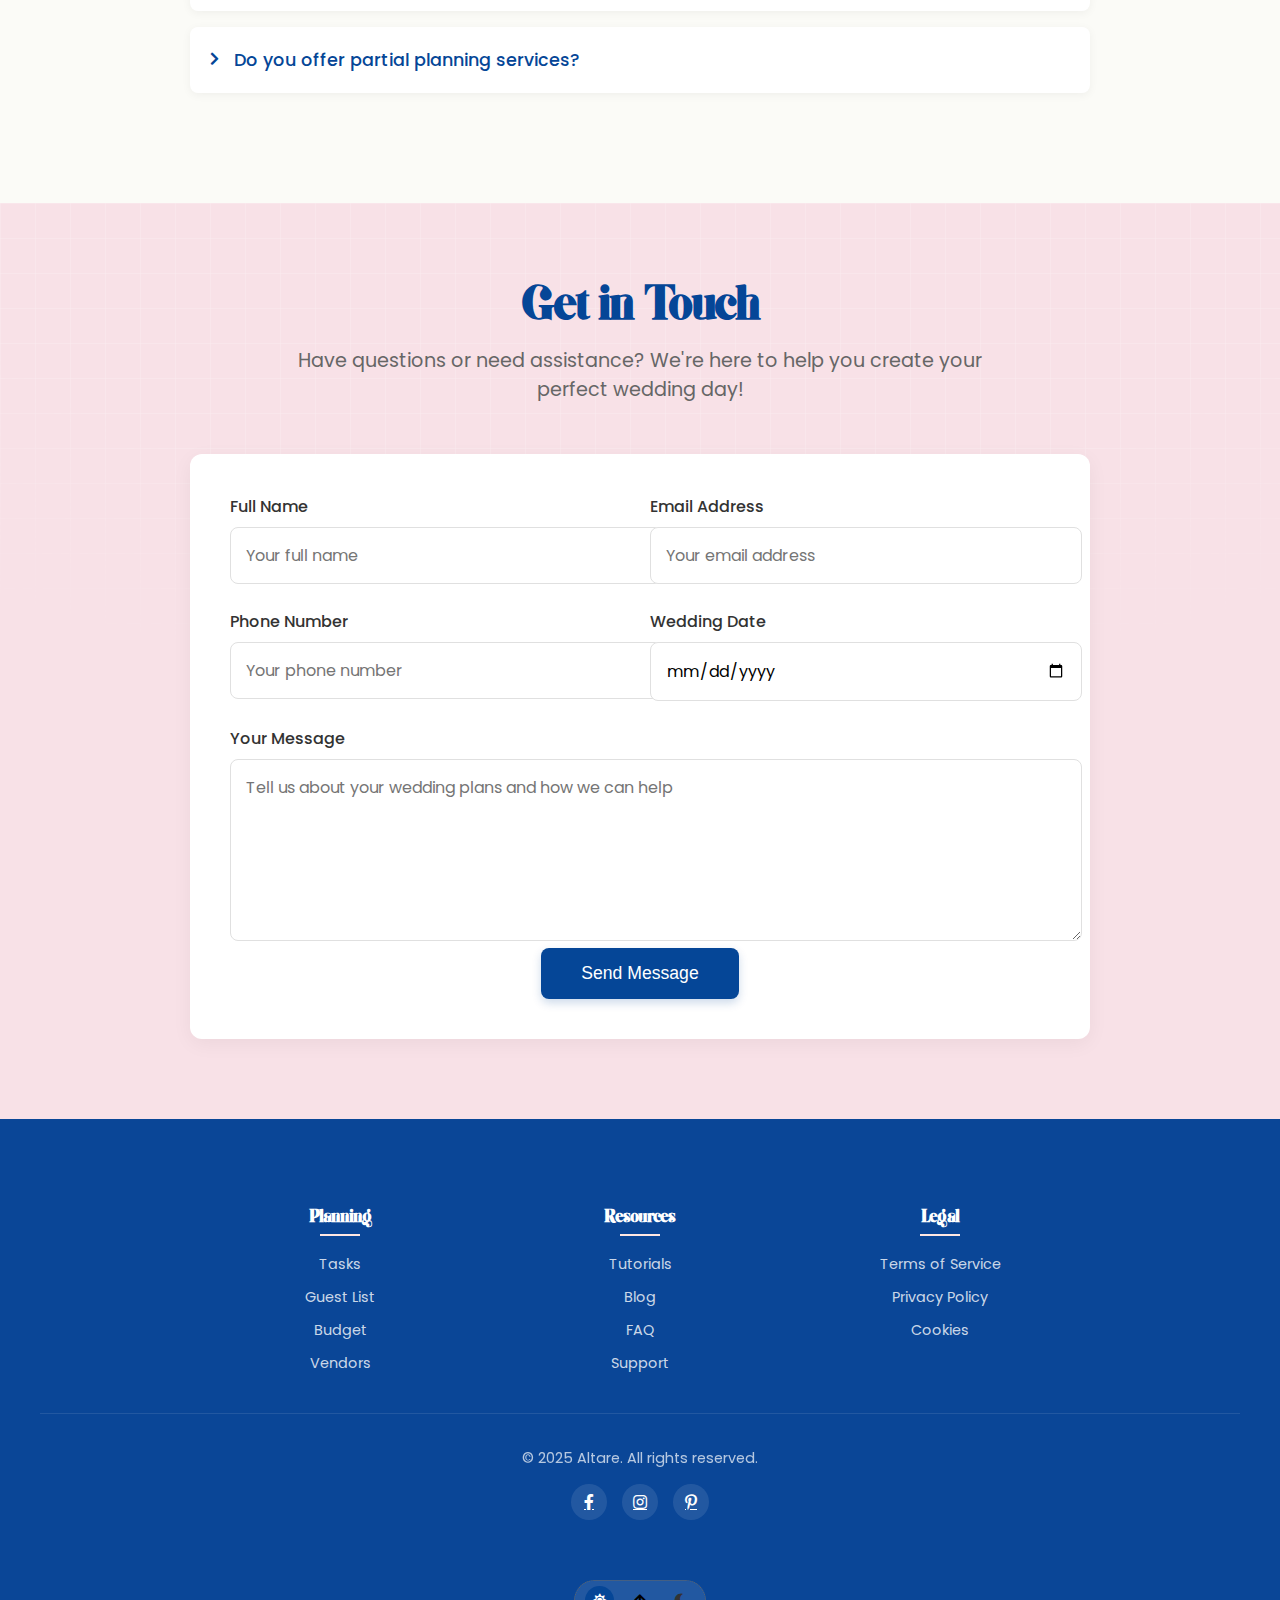
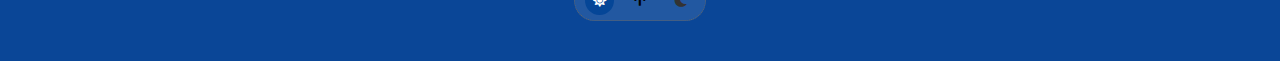
==== commit 6fb98de7: "Initial commit of wedding planning website" ====
--- a/index.html
+++ b/index.html
@@ -9,9 +9,15 @@
     <link rel="stylesheet" href="css/elegant-hero.css">
     <link rel="stylesheet" href="css/planning-cards.css">
     <link rel="stylesheet" href="css/tilted-scroll.css">
-    <link rel="stylesheet" href="css/how-it-works.css">
+    <link rel="stylesheet" href="css/how-it-works-updated.css">
     <link rel="stylesheet" href="css/about-section.css">
     <link rel="stylesheet" href="css/pricing-section.css">
+    <link rel="stylesheet" href="css/accordion.css">
+    <link rel="stylesheet" href="css/contact-section.css">
+    <link rel="stylesheet" href="css/footer.css">
+    <link rel="stylesheet" href="css/footer-updated.css">
+    <link rel="stylesheet" href="css/features-modal.css">
+    <link rel="stylesheet" href="css/navigation-fix.css">
     <link rel="stylesheet" href="https://cdnjs.cloudflare.com/ajax/libs/font-awesome/5.15.4/css/all.min.css">
     <script src="https://kit.fontawesome.com/a076d05399.js" crossorigin="anonymous"></script>
     <script type="module" src="js/main.js"></script>
@@ -22,15 +28,11 @@
     <nav class="horizontal-nav">
         <div class="container">
             <div class="logo">
-                <img src="images/logo/altare-white.svg" alt="Altare" class="altare-logo">
+                <img src="images/logo/altare-primary-blanc.svg" alt="Altare" class="altare-logo">
             </div>
             <ul>
                 <li><a href="#home" class="active"><i class="fas fa-home"></i> Home</a></li>
-                <li><a href="#planning"><i class="fas fa-tasks"></i> Planning</a></li>
-                <li><a href="vendors.html"><i class="fas fa-store"></i> Vendors</a></li>
-                <li><a href="#budget"><i class="fas fa-dollar-sign"></i> Budget</a></li>
-                <li><a href="#contact"><i class="fas fa-envelope"></i> Contact</a></li>
-                <li><a href="tutorials.html"><i class="fas fa-book"></i> Tutorials</a></li>
+                <li><a href="login-register.html" class="login-register-btn">Login / Register</a></li>
             </ul>
         </div>
     </nav>
@@ -59,31 +61,8 @@
                     Organize every detail of your special day with our comprehensive wedding planning tools
                 </p>
                 
-                <div class="countdown-container">
-                    <h3 class="subtitle2">Countdown to Your Big Day</h3>
-                    <div class="countdown">
-                        <div class="countdown-item">
-                            <span id="days">00</span>
-                            <span class="countdown-label">Days</span>
-                        </div>
-                        <div class="countdown-item">
-                            <span id="hours">00</span>
-                            <span class="countdown-label">Hours</span>
-                        </div>
-                        <div class="countdown-item">
-                            <span id="minutes">00</span>
-                            <span class="countdown-label">Minutes</span>
-                        </div>
-                        <div class="countdown-item">
-                            <span id="seconds">00</span>
-                            <span class="countdown-label">Seconds</span>
-                        </div>
-                    </div>
-                    <p class="body2">Wedding Date: <span id="wedding-date">June 15, 2025</span></p>
-                </div>
-                
                 <div class="hero-actions">
-                    <a href="#planning" class="btn btn-primary">Get Started</a>
+                    <a href="login-register.html" class="btn btn-primary">Get Started</a>
                 </div>
             </div>
         </div>
@@ -160,7 +139,7 @@
             </div>
             
             <div class="planning-actions">
-                <a href="tasks.html" class="btn btn-primary">View All Tools</a>
+                <button class="btn btn-primary view-all-features-btn">View All Features</button>
             </div>
         </div>
     </section>
@@ -228,123 +207,142 @@
         <!-- Pricing content will be inserted via JavaScript -->
     </section>
 
-    <section id="vendors" class="section">
-        <div class="container">
-            <h2>Wedding Vendors</h2>
-            <p class="body1">Find and manage the perfect vendors for your special day</p>
-            
-            <div class="vendors-categories">
-                <div class="vendor-category">
-                    <i class="fas fa-utensils"></i>
-                    <h3 class="subtitle2">Catering</h3>
-                </div>
-                
-                <div class="vendor-category">
-                    <i class="fas fa-camera"></i>
-                    <h3 class="subtitle2">Photography</h3>
-                </div>
-                
-                <div class="vendor-category">
-                    <i class="fas fa-music"></i>
-                    <h3 class="subtitle2">Entertainment</h3>
-                </div>
-                
-                <div class="vendor-category">
-                    <i class="fas fa-building"></i>
-                    <h3 class="subtitle2">Venues</h3>
-                </div>
-            </div>
-            
-            <div class="text-center">
-                <a href="vendors.html" class="btn btn-primary">Browse Vendors</a>
-            </div>
-        </div>
-    </section>
-
-    <section id="budget" class="section">
-        <div class="container">
-            <h2>Budget Tracker</h2>
-            <p class="body1">Keep track of your wedding expenses and stay within budget</p>
-            
-            <div class="budget-overview">
-                <div class="budget-card">
-                    <h3 class="subtitle2">Total Budget</h3>
-                    <p class="budget-amount">$<span id="total-budget">21500</span></p>
-                </div>
-                
-                <div class="budget-card">
-                    <h3 class="subtitle2">Spent</h3>
-                    <p class="budget-amount">$<span id="spent-amount">0</span></p>
-                </div>
-                
-                <div class="budget-card">
-                    <h3 class="subtitle2">Remaining</h3>
-                    <p class="budget-amount">$<span id="remaining-amount">21500</span></p>
-                </div>
-            </div>
-            
-            <div class="budget-categories">
-                <div class="budget-category">
-                    <div class="category-header">
-                        <h4>Venue</h4>
-                        <p>$10,000 allocated</p>
-                    </div>
-                    <div class="progress">
-                        <div class="progress-bar" style="width: 0%;"></div>
-                    </div>
-                </div>
-                
-                <div class="budget-category">
-                    <div class="category-header">
-                        <h4>Catering</h4>
-                        <p>$5,000 allocated</p>
-                    </div>
-                    <div class="progress">
-                        <div class="progress-bar" style="width: 0%;"></div>
-                    </div>
-                </div>
-                
-                <div class="budget-category">
-                    <div class="category-header">
-                        <h4>Photography</h4>
-                        <p>$3,000 allocated</p>
-                    </div>
-                    <div class="progress">
-                        <div class="progress-bar" style="width: 0%;"></div>
-                    </div>
-                </div>
-            </div>
-            
-            <div class="text-center">
-                <a href="budget.html" class="btn btn-primary">Manage Budget</a>
-            </div>
-        </div>
-    </section>
-
-    <section id="contact" class="section">
-        <div class="container">
-            <h2>Get in Touch</h2>
-            <p class="body1">Have questions or need assistance? We're here to help!</p>
+    <!-- FAQ Section with Accordion -->
+    <section class="faq-section">
+        <div class="faq-container">
+            <div class="faq-header">
+                <h2 class="faq-title">Frequently Asked Questions</h2>
+                <p class="faq-subtitle">Find answers to common questions about our wedding planning services and day-of coordination</p>
+            </div>
+            
+            <div class="accordion">
+                <div class="accordion-item">
+                    <button class="accordion-header">
+                        <i class="fas fa-chevron-right accordion-icon"></i>
+                        What is day-of wedding coordination?
+                    </button>
+                    <div class="accordion-content">
+                        <div class="accordion-body">
+                            <p>Day-of wedding coordination is a service where our professional coordinators manage all the details of your wedding day, allowing you and your loved ones to fully enjoy the celebration without stress. Despite the name, our service actually begins several weeks before your wedding with planning meetings, vendor confirmations, and timeline creation.</p>
+                        </div>
+                    </div>
+                </div>
+                
+                <div class="accordion-item">
+                    <button class="accordion-header">
+                        <i class="fas fa-chevron-right accordion-icon"></i>
+                        How far in advance should I book a day-of coordinator?
+                    </button>
+                    <div class="accordion-content">
+                        <div class="accordion-body">
+                            <p>We recommend booking your day-of coordinator at least 6-8 months before your wedding date. Popular wedding dates can book up quickly, especially during peak wedding season (May-October), so securing your coordinator early ensures you'll have professional support for your big day.</p>
+                        </div>
+                    </div>
+                </div>
+                
+                <div class="accordion-item">
+                    <button class="accordion-header">
+                        <i class="fas fa-chevron-right accordion-icon"></i>
+                        What's included in the $3,500 day-of coordination fee?
+                    </button>
+                    <div class="accordion-content">
+                        <div class="accordion-body">
+                            <p>Our day-of coordination package includes:</p>
+                            <ul>
+                                <li>Initial consultation and planning meetings</li>
+                                <li>Vendor confirmation and coordination</li>
+                                <li>Detailed wedding day timeline creation</li>
+                                <li>Rehearsal direction (up to 1 hour)</li>
+                                <li>Full wedding day coverage (up to 12 hours)</li>
+                                <li>Setup and breakdown supervision</li>
+                                <li>Professional coordination team (lead coordinator + assistant)</li>
+                                <li>Emergency kit and vendor management</li>
+                            </ul>
+                        </div>
+                    </div>
+                </div>
+                
+                <div class="accordion-item">
+                    <button class="accordion-header">
+                        <i class="fas fa-chevron-right accordion-icon"></i>
+                        How is day-of coordination different from full wedding planning?
+                    </button>
+                    <div class="accordion-content">
+                        <div class="accordion-body">
+                            <p>Day-of coordination focuses specifically on executing your wedding day plans, while full wedding planning involves the entire planning process from start to finish. With day-of coordination, you handle most of the planning and vendor selection, and our coordinators step in to ensure everything runs smoothly on the actual wedding day. Full planning includes venue selection, budget management, design concepts, and all vendor recommendations and bookings throughout the entire planning process.</p>
+                        </div>
+                    </div>
+                </div>
+                
+                <div class="accordion-item">
+                    <button class="accordion-header">
+                        <i class="fas fa-chevron-right accordion-icon"></i>
+                        Can I choose which coordinator will work with me?
+                    </button>
+                    <div class="accordion-content">
+                        <div class="accordion-body">
+                            <p>Yes! We believe in the importance of a good personality match between couples and their coordinators. After your initial inquiry, we'll schedule consultation calls with available coordinators who match your wedding date and style. You can then select the coordinator you feel most comfortable with. You can view our team's profiles on our <a href="day-of-coordination.html">Day-of Coordination</a> page.</p>
+                        </div>
+                    </div>
+                </div>
+                
+                <div class="accordion-item">
+                    <button class="accordion-header">
+                        <i class="fas fa-chevron-right accordion-icon"></i>
+                        Do you offer partial planning services?
+                    </button>
+                    <div class="accordion-content">
+                        <div class="accordion-body">
+                            <p>Yes, we can customize our services to provide partial planning support if you need more assistance than day-of coordination but don't require full planning. This typically includes month-of coordination with additional planning meetings and vendor recommendations in specific categories. Please contact us for a custom quote based on your specific needs.</p>
+                        </div>
+                    </div>
+                </div>
+            </div>
+        </div>
+    </section>
+
+    <section id="contact" class="contact-section">
+        <div class="contact-container">
+            <div class="contact-header">
+                <h2 class="contact-title">Get in Touch</h2>
+                <p class="contact-subtitle">Have questions or need assistance? We're here to help you create your perfect wedding day!</p>
+            </div>
             
             <div class="contact-form">
-                <div class="form-group">
-                    <label for="name">Name</label>
-                    <input type="text" id="name" name="name" placeholder="Your name">
-                </div>
-                
-                <div class="form-group">
-                    <label for="email">Email</label>
-                    <input type="email" id="email" name="email" placeholder="Your email">
-                </div>
-                
-                <div class="form-group">
-                    <label for="message">Message</label>
-                    <textarea id="message" name="message" placeholder="Your message"></textarea>
-                </div>
-                
-                <div class="form-group">
-                    <button type="submit" class="btn btn-primary">Send Message</button>
-                </div>
+                <form>
+                    <div class="form-row">
+                        <div class="form-group">
+                            <label for="name">Full Name</label>
+                            <input type="text" id="name" name="name" placeholder="Your full name">
+                        </div>
+                        
+                        <div class="form-group">
+                            <label for="email">Email Address</label>
+                            <input type="email" id="email" name="email" placeholder="Your email address">
+                        </div>
+                    </div>
+                    
+                    <div class="form-row">
+                        <div class="form-group">
+                            <label for="phone">Phone Number</label>
+                            <input type="tel" id="phone" name="phone" placeholder="Your phone number">
+                        </div>
+                        
+                        <div class="form-group">
+                            <label for="wedding-date">Wedding Date</label>
+                            <input type="date" id="wedding-date" name="wedding-date">
+                        </div>
+                    </div>
+                    
+                    <div class="form-group">
+                        <label for="message">Your Message</label>
+                        <textarea id="message" name="message" placeholder="Tell us about your wedding plans and how we can help"></textarea>
+                    </div>
+                    
+                    <div class="form-submit">
+                        <button type="submit" class="btn-submit">Send Message</button>
+                    </div>
+                </form>
             </div>
         </div>
     </section>
@@ -353,36 +351,36 @@
         <div class="container">
             <div class="footer-content">
                 <div class="footer-logo">
-                    <img src="images/logo/altare-white.svg" alt="Altare" class="altare-logo-small">
+                    <img src="images/logo/altare-primary-blanc.svg" alt="Altare" class="altare-logo-small">
                 </div>
                 
                 <div class="footer-links">
                     <div class="footer-column">
                         <h4>Planning</h4>
                         <ul>
-                            <li><a href="tasks.html">Tasks</a></li>
-                            <li><a href="guests.html">Guest List</a></li>
-                            <li><a href="budget.html">Budget</a></li>
-                            <li><a href="vendors.html">Vendors</a></li>
+                            <li><a href="login-register.html">Tasks</a></li>
+                            <li><a href="login-register.html">Guest List</a></li>
+                            <li><a href="login-register.html">Budget</a></li>
+                            <li><a href="login-register.html">Vendors</a></li>
                         </ul>
                     </div>
                     
                     <div class="footer-column">
                         <h4>Resources</h4>
                         <ul>
-                            <li><a href="tutorials.html">Tutorials</a></li>
-                            <li><a href="#">Blog</a></li>
-                            <li><a href="#">FAQ</a></li>
-                            <li><a href="#">Support</a></li>
+                            <li><a href="login-register.html">Tutorials</a></li>
+                            <li><a href="login-register.html">Blog</a></li>
+                            <li><a href="login-register.html">FAQ</a></li>
+                            <li><a href="login-register.html">Support</a></li>
                         </ul>
                     </div>
                     
                     <div class="footer-column">
                         <h4>Legal</h4>
                         <ul>
-                            <li><a href="#">Terms of Service</a></li>
-                            <li><a href="#">Privacy Policy</a></li>
-                            <li><a href="#">Cookies</a></li>
+                            <li><a href="login-register.html">Terms of Service</a></li>
+                            <li><a href="login-register.html">Privacy Policy</a></li>
+                            <li><a href="login-register.html">Cookies</a></li>
                         </ul>
                     </div>
                 </div>
@@ -396,6 +394,25 @@
                     <a href="#"><i class="fab fa-pinterest-p"></i></a>
                 </div>
             </div>
+            
+            <div class="theme-toggle-container">
+                <div class="theme-toggle-wrapper">
+                    <button id="light-theme-btn" class="theme-btn light-btn">
+                        <i class="fas fa-sun"></i>
+                        <span class="sr-only">Light Theme</span>
+                    </button>
+                    
+                    <button id="scroll-top-btn" class="scroll-top-btn">
+                        <i class="fas fa-arrow-up"></i>
+                        <span class="sr-only">Scroll to Top</span>
+                    </button>
+                    
+                    <button id="dark-theme-btn" class="theme-btn dark-btn">
+                        <i class="fas fa-moon"></i>
+                        <span class="sr-only">Dark Theme</span>
+                    </button>
+                </div>
+            </div>
         </div>
     </footer>
     <script src="js/main.js"></script>
@@ -403,5 +420,8 @@
     <script src="js/tilted-scroll.js"></script>
     <script src="js/how-it-works.js"></script>
     <script src="js/pricing-section.js"></script>
+    <script src="js/accordion.js"></script>
+    <script src="js/theme-toggle.js"></script>
+    <script src="js/features-modal.js"></script>
 </body>
 </html>
--- a/css/elegant-hero.css
+++ b/css/elegant-hero.css
@@ -8,15 +8,14 @@
   align-items: center;
   justify-content: center;
   overflow: hidden;
-  background-color: #030303;
+  background-color: transparent;
 }
 
 .elegant-hero::before {
   content: '';
   position: absolute;
   inset: 0;
-  background: linear-gradient(to bottom right, rgba(99, 102, 241, 0.05), transparent, rgba(244, 63, 94, 0.05));
-  filter: blur(3rem);
+  background: none;
   pointer-events: none;
 }
 
@@ -73,9 +72,10 @@
   top: 0;
   left: 0;
   width: 100%;
-  background-color: var(--primary-main); /* Primary blue from theme.ts */
+  background-color: rgba(248, 225, 231, 0.5) !important; /* Blush color with 50% transparency */
   z-index: 100;
   padding: 1rem 0;
+  box-shadow: none !important;
 }
 
 .horizontal-nav .container {
@@ -109,7 +109,7 @@
 }
 
 .horizontal-nav ul li a {
-  color: white; /* White text on primary blue background */
+  color: var(--primary-main); /* Primary blue text on blush background */
   text-decoration: none;
   font-size: 1rem;
   display: flex;
@@ -179,8 +179,9 @@
 .hero-overlay {
   position: absolute;
   inset: 0;
-  background: linear-gradient(to top, #030303, transparent, rgba(3, 3, 3, 0.8));
+  background: none;
   pointer-events: none;
+  display: none; /* Hide the overlay completely */
 }
 
 /* Video background integration */
--- a/css/how-it-works-updated.css
+++ b/css/how-it-works-updated.css
@@ -0,0 +1,196 @@
+/* How It Works Section Styles - Updated */
+.how-it-works {
+  background-color: var(--accent-nude); /* Purplish accent color */
+  padding: 60px 0;
+  position: relative;
+  overflow: hidden;
+}
+
+.how-it-works::before {
+  content: '';
+  position: absolute;
+  top: 0;
+  left: 0;
+  width: 100%;
+  height: 100%;
+  background-image: url('../img/pattern-bg.png');
+  background-size: cover;
+  opacity: 0.05;
+  z-index: 0;
+}
+
+.how-it-works .container {
+  position: relative;
+  z-index: 1;
+}
+
+.how-it-works-header {
+  text-align: center;
+  margin-bottom: 50px;
+}
+
+.how-it-works-header h2 {
+  color: var(--primary-main);
+  margin-bottom: 15px;
+  font-size: 2.5rem;
+}
+
+.how-it-works-header p {
+  color: var(--text-primary);
+  max-width: 600px;
+  margin: 0 auto;
+}
+
+.timeline-container {
+  position: relative;
+  max-width: 1200px;
+  margin: 0 auto;
+  padding: 20px 0;
+}
+
+.timeline-track {
+  position: absolute;
+  top: 50%;
+  left: 0;
+  width: 100%;
+  height: 4px;
+  background: linear-gradient(to right, #8A90B8, #A5A9C8, #8A90B8);
+  transform: translateY(-50%);
+  z-index: 1;
+  margin: 30px 0; /* Add spacing above and below the line */
+}
+
+.timeline-steps {
+  display: flex;
+  justify-content: space-between;
+  position: relative;
+  z-index: 2;
+  padding: 40px 0; /* Add padding above and below the steps */
+}
+
+.timeline-step {
+  display: flex;
+  flex-direction: column;
+  align-items: center;
+  width: 25%;
+  opacity: 0;
+  transform: translateY(30px);
+  transition: all 0.8s ease;
+}
+
+.timeline-step.visible {
+  opacity: 1;
+  transform: translateY(0);
+}
+
+.step-number {
+  width: 70px; /* Increased size */
+  height: 70px; /* Increased size */
+  border-radius: 50%;
+  background-color: #8A90B8; /* Darker shade of the accent-nude color */
+  color: white;
+  display: flex;
+  align-items: center;
+  justify-content: center;
+  font-size: 28px; /* Larger font size */
+  font-weight: bold;
+  margin-bottom: 30px; /* More space below the icon */
+  margin-top: 30px; /* More space above the icon */
+  position: relative;
+  box-shadow: 0 5px 15px rgba(138, 144, 184, 0.3); /* Updated shadow to match new color */
+  transition: all 0.3s ease;
+}
+
+.timeline-step:nth-child(1) .step-number,
+.timeline-step:nth-child(2) .step-number,
+.timeline-step:nth-child(3) .step-number,
+.timeline-step:nth-child(4) .step-number {
+  background-color: #8A90B8; /* Consistent purplish color for all steps */
+}
+
+.step-number::before {
+  content: '';
+  position: absolute;
+  top: 50%;
+  left: 50%;
+  width: 70px;
+  height: 70px;
+  border-radius: 50%;
+  border: 2px solid rgba(255, 255, 255, 0.3);
+  transform: translate(-50%, -50%);
+  animation: pulse 2s infinite;
+}
+
+@keyframes pulse {
+  0% {
+    transform: translate(-50%, -50%) scale(1);
+    opacity: 0.8;
+  }
+  70% {
+    transform: translate(-50%, -50%) scale(1.1);
+    opacity: 0.2;
+  }
+  100% {
+    transform: translate(-50%, -50%) scale(1);
+    opacity: 0.8;
+  }
+}
+
+.step-content {
+  text-align: center;
+  padding: 0 15px;
+}
+
+.step-title {
+  color: #6A6FA0; /* Darker purplish color for better readability */
+  font-size: 1.6rem; /* Larger font size */
+  margin-bottom: 15px; /* More space below the title */
+  font-weight: 600;
+}
+
+.timeline-step:nth-child(1) .step-title,
+.timeline-step:nth-child(2) .step-title,
+.timeline-step:nth-child(3) .step-title,
+.timeline-step:nth-child(4) .step-title {
+  color: #6A6FA0; /* Consistent purplish color for all step titles */
+}
+
+.step-description {
+  color: var(--text-primary);
+  font-size: 1.2rem; /* Larger font size */
+  line-height: 1.6;
+  margin-bottom: 20px; /* Add space below description */
+}
+
+.step-icon {
+  font-size: 24px;
+  margin-bottom: 10px;
+  color: white;
+}
+
+.how-it-works-cta {
+  text-align: center;
+  margin-top: 60px;
+}
+
+/* Responsive styles */
+@media (max-width: 992px) {
+  .timeline-steps {
+    flex-wrap: wrap;
+  }
+  
+  .timeline-step {
+    width: 50%;
+    margin-bottom: 40px;
+  }
+  
+  .timeline-track {
+    display: none;
+  }
+}
+
+@media (max-width: 576px) {
+  .timeline-step {
+    width: 100%;
+  }
+}
--- a/css/accordion.css
+++ b/css/accordion.css
@@ -0,0 +1,125 @@
+/* Accordion FAQ Styles */
+.faq-section {
+  background-color: var(--accent-blanc);
+  padding: 80px 0;
+  position: relative;
+}
+
+.faq-section::before {
+  content: '';
+  position: absolute;
+  inset: 0;
+  z-index: 0;
+  background-image: linear-gradient(to right, rgba(79, 79, 79, 0.18) 1px, transparent 1px),
+                    linear-gradient(to bottom, rgba(79, 79, 79, 0.18) 1px, transparent 1px);
+  background-size: 35px 35px;
+  opacity: 0.3;
+  mask-image: radial-gradient(ellipse 80% 50% at 50% 0%, #000 70%, transparent 110%);
+  -webkit-mask-image: radial-gradient(ellipse 80% 50% at 50% 0%, #000 70%, transparent 110%);
+}
+
+.faq-container {
+  max-width: 900px;
+  margin: 0 auto;
+  padding: 0 20px;
+  position: relative;
+  z-index: 1;
+}
+
+.faq-header {
+  text-align: center;
+  margin-bottom: 50px;
+}
+
+.faq-title {
+  font-size: 2.5rem;
+  color: var(--primary-main);
+  margin-bottom: 15px;
+}
+
+.faq-subtitle {
+  font-size: 1.1rem;
+  color: var(--text-secondary);
+  max-width: 700px;
+  margin: 0 auto;
+}
+
+.accordion {
+  width: 100%;
+  margin-bottom: 30px;
+}
+
+.accordion-item {
+  background-color: white;
+  border-radius: 8px;
+  box-shadow: 0 2px 10px rgba(0, 0, 0, 0.05);
+  margin-bottom: 16px;
+  overflow: hidden;
+  transition: all 0.3s ease;
+}
+
+.accordion-item:hover {
+  box-shadow: 0 5px 15px rgba(0, 0, 0, 0.1);
+}
+
+.accordion-header {
+  padding: 0;
+  margin: 0;
+  background: none;
+  border: none;
+  width: 100%;
+  text-align: left;
+  cursor: pointer;
+  position: relative;
+  display: flex;
+  align-items: center;
+  padding: 20px;
+  font-family: 'Poppins', sans-serif;
+  font-size: 1.1rem;
+  font-weight: 500;
+  color: var(--primary-main);
+  transition: all 0.3s ease;
+}
+
+.accordion-header:hover {
+  background-color: rgba(5, 70, 151, 0.05);
+}
+
+.accordion-icon {
+  margin-right: 15px;
+  transition: transform 0.3s ease;
+  color: var(--primary-main);
+  font-size: 0.9rem;
+}
+
+.accordion-item.active .accordion-icon {
+  transform: rotate(90deg);
+}
+
+.accordion-content {
+  max-height: 0;
+  overflow: hidden;
+  transition: max-height 0.3s ease;
+  padding: 0 20px;
+}
+
+.accordion-item.active .accordion-content {
+  max-height: 500px;
+  padding-bottom: 20px;
+}
+
+.accordion-body {
+  color: var(--text-secondary);
+  line-height: 1.6;
+}
+
+@media (max-width: 768px) {
+  .faq-title {
+    font-size: 2rem;
+  }
+  
+  .accordion-header {
+    font-size: 1rem;
+    padding: 15px;
+  }
+}
--- a/css/contact-section.css
+++ b/css/contact-section.css
@@ -0,0 +1,132 @@
+/* Contact Section Styles */
+.contact-section {
+  background-color: #F8E1E7; /* Blush background */
+  padding: 80px 0;
+  position: relative;
+}
+
+.contact-section::before {
+  content: '';
+  position: absolute;
+  inset: 0;
+  z-index: 0;
+  background-image: linear-gradient(to right, rgba(255, 255, 255, 0.3) 1px, transparent 1px),
+                    linear-gradient(to bottom, rgba(255, 255, 255, 0.3) 1px, transparent 1px);
+  background-size: 35px 35px;
+  opacity: 0.5;
+  mask-image: radial-gradient(ellipse 80% 50% at 50% 0%, #000 70%, transparent 110%);
+  -webkit-mask-image: radial-gradient(ellipse 80% 50% at 50% 0%, #000 70%, transparent 110%);
+}
+
+.contact-container {
+  max-width: 900px;
+  margin: 0 auto;
+  padding: 0 20px;
+  position: relative;
+  z-index: 1;
+}
+
+.contact-header {
+  text-align: center;
+  margin-bottom: 50px;
+}
+
+.contact-title {
+  font-size: 3rem;
+  color: var(--primary-main);
+  margin-bottom: 15px;
+  font-weight: 600;
+}
+
+.contact-subtitle {
+  font-size: 1.2rem;
+  color: var(--text-secondary);
+  max-width: 700px;
+  margin: 0 auto;
+}
+
+.contact-form {
+  background-color: white;
+  border-radius: 12px;
+  box-shadow: 0 5px 20px rgba(0, 0, 0, 0.05);
+  padding: 40px;
+}
+
+.form-row {
+  display: flex;
+  gap: 20px;
+  margin-bottom: 25px;
+}
+
+.form-group {
+  flex: 1;
+  position: relative;
+}
+
+.form-group label {
+  display: block;
+  margin-bottom: 8px;
+  font-weight: 500;
+  color: var(--text-primary);
+}
+
+.form-group input,
+.form-group textarea {
+  width: 100%;
+  padding: 15px;
+  border: 1px solid #E0E0E0;
+  border-radius: 8px;
+  font-family: 'Poppins', sans-serif;
+  font-size: 1rem;
+  transition: border-color 0.3s ease;
+}
+
+.form-group input:focus,
+.form-group textarea:focus {
+  outline: none;
+  border-color: var(--primary-main);
+  box-shadow: 0 0 0 2px rgba(5, 70, 151, 0.1);
+}
+
+.form-group textarea {
+  min-height: 150px;
+  resize: vertical;
+}
+
+.form-submit {
+  text-align: center;
+}
+
+.btn-submit {
+  background-color: var(--primary-main);
+  color: white;
+  border: none;
+  border-radius: 8px;
+  padding: 15px 40px;
+  font-size: 1.1rem;
+  font-weight: 500;
+  cursor: pointer;
+  transition: all 0.3s ease;
+  box-shadow: 0 4px 10px rgba(5, 70, 151, 0.2);
+}
+
+.btn-submit:hover {
+  background-color: var(--primary-dark);
+  transform: translateY(-2px);
+  box-shadow: 0 6px 15px rgba(5, 70, 151, 0.3);
+}
+
+@media (max-width: 768px) {
+  .form-row {
+    flex-direction: column;
+    gap: 15px;
+  }
+  
+  .contact-title {
+    font-size: 2.5rem;
+  }
+  
+  .contact-form {
+    padding: 30px 20px;
+  }
+}
--- a/css/footer.css
+++ b/css/footer.css
@@ -0,0 +1,129 @@
+/* Footer Styles */
+.theme-toggle-container {
+  display: flex;
+  justify-content: center;
+  align-items: center;
+  padding: 20px 0;
+  margin-top: 20px;
+}
+
+.theme-toggle-wrapper {
+  display: flex;
+  align-items: center;
+  border: 1px dotted var(--text-secondary);
+  border-radius: 9999px;
+  padding: 5px 10px;
+  background-color: rgba(255, 255, 255, 0.1);
+}
+
+.theme-btn {
+  background: none;
+  border: none;
+  cursor: pointer;
+  display: flex;
+  align-items: center;
+  justify-content: center;
+  padding: 8px;
+  transition: all 0.3s ease;
+}
+
+.light-btn {
+  background-color: var(--primary-main);
+  border-radius: 9999px;
+  margin-right: 12px;
+  color: white;
+}
+
+.dark-btn {
+  margin-left: 12px;
+  border-radius: 9999px;
+  color: var(--text-primary);
+}
+
+.body-dark .light-btn {
+  background: none;
+  color: var(--text-primary);
+}
+
+.body-dark .dark-btn {
+  background-color: #333;
+  color: white;
+}
+
+.scroll-top-btn {
+  background: none;
+  border: none;
+  cursor: pointer;
+  padding: 8px;
+  display: flex;
+  align-items: center;
+  justify-content: center;
+}
+
+.scroll-top-btn:hover {
+  transform: translateY(-2px);
+}
+
+.sr-only {
+  position: absolute;
+  width: 1px;
+  height: 1px;
+  padding: 0;
+  margin: -1px;
+  overflow: hidden;
+  clip: rect(0, 0, 0, 0);
+  white-space: nowrap;
+  border-width: 0;
+}
+
+/* Dark theme styles */
+.body-dark {
+  --primary-main: #3B82F6;
+  --primary-light: #93C5FD;
+  --primary-dark: #1D4ED8;
+  --accent-main: #F59E0B;
+  --accent-light: #FCD34D;
+  --accent-dark: #B45309;
+  --accent-blanc: #1F2937;
+  --text-primary: #F9FAFB;
+  --text-secondary: #D1D5DB;
+  --background: #111827;
+  --card-background: #1F2937;
+  --border-color: #374151;
+}
+
+.body-dark body {
+  background-color: var(--background);
+  color: var(--text-primary);
+}
+
+.body-dark .horizontal-nav,
+.body-dark footer {
+  background-color: var(--card-background);
+}
+
+.body-dark .pricing-card,
+.body-dark .accordion-item,
+.body-dark .contact-form {
+  background-color: var(--card-background);
+  border-color: var(--border-color);
+}
+
+.body-dark input,
+.body-dark textarea {
+  background-color: var(--background);
+  border-color: var(--border-color);
+  color: var(--text-primary);
+}
+
+.body-dark .btn-submit {
+  background-color: var(--primary-main);
+}
+
+.body-dark .faq-section {
+  background-color: var(--background);
+}
+
+.body-dark .contact-section {
+  background-color: #2D3748;
+}
--- a/css/footer-updated.css
+++ b/css/footer-updated.css
@@ -0,0 +1,132 @@
+/* Updated Footer Styles */
+footer {
+  background-color: #0A4697;
+  color: white;
+  padding: 40px 0 20px;
+}
+
+.footer-content {
+  display: flex;
+  flex-direction: column;
+  align-items: center;
+  text-align: center;
+  margin-bottom: 30px;
+}
+
+.footer-logo {
+  margin-bottom: 25px;
+}
+
+.footer-logo img {
+  max-width: 150px;
+}
+
+.footer-links {
+  display: flex;
+  justify-content: center;
+  width: 100%;
+  max-width: 900px;
+}
+
+.footer-column {
+  flex: 1;
+  padding: 0 15px;
+  min-width: 160px;
+}
+
+.footer-column h4 {
+  font-size: 1.1rem;
+  margin-bottom: 15px;
+  color: white;
+  position: relative;
+  padding-bottom: 10px;
+}
+
+.footer-column h4::after {
+  content: '';
+  position: absolute;
+  bottom: 0;
+  left: 0;
+  right: 0;
+  margin: 0 auto;
+  height: 2px;
+  width: 40px;
+  background-color: var(--accent-rose);
+}
+
+.footer-column ul {
+  list-style: none;
+  padding: 0;
+  margin: 0;
+}
+
+.footer-column ul li {
+  margin-bottom: 8px;
+}
+
+.footer-column ul li a {
+  color: rgba(255, 255, 255, 0.8);
+  text-decoration: none;
+  font-size: 0.9rem;
+  transition: all 0.3s ease;
+}
+
+.footer-column ul li a:hover {
+  color: white;
+}
+
+.footer-bottom {
+  display: flex;
+  flex-direction: column;
+  align-items: center;
+  text-align: center;
+  padding-top: 20px;
+  border-top: 1px solid rgba(255, 255, 255, 0.1);
+}
+
+.footer-bottom p {
+  font-size: 0.9rem;
+  margin-bottom: 15px;
+  opacity: 0.7;
+}
+
+.social-links {
+  display: flex;
+  gap: 15px;
+  margin-bottom: 20px;
+}
+
+.social-links a {
+  display: flex;
+  align-items: center;
+  justify-content: center;
+  width: 36px;
+  height: 36px;
+  border-radius: 50%;
+  background-color: rgba(255, 255, 255, 0.1);
+  color: white;
+  transition: all 0.3s ease;
+}
+
+.social-links a:hover {
+  background-color: var(--accent-rose);
+  transform: translateY(-3px);
+}
+
+/* Dark theme support */
+.body-dark footer {
+  background-color: var(--card-background);
+}
+
+@media (max-width: 768px) {
+  .footer-links {
+    flex-direction: column;
+    align-items: center;
+    gap: 30px;
+  }
+  
+  .footer-column {
+    width: 100%;
+    max-width: 250px;
+  }
+}
--- a/css/features-modal.css
+++ b/css/features-modal.css
@@ -0,0 +1,268 @@
+/* Features Modal Styles */
+.modal-overlay {
+  position: fixed;
+  top: 0;
+  left: 0;
+  right: 0;
+  bottom: 0;
+  background-color: rgba(0, 0, 0, 0.7);
+  display: flex;
+  align-items: center;
+  justify-content: center;
+  z-index: 1000;
+  opacity: 0;
+  visibility: hidden;
+  transition: all 0.3s ease;
+}
+
+.modal-overlay.active {
+  opacity: 1;
+  visibility: visible;
+}
+
+.features-modal {
+  background-color: white;
+  border-radius: 15px;
+  width: 90%;
+  max-width: 800px;
+  max-height: 90vh;
+  overflow-y: auto;
+  box-shadow: 0 10px 30px rgba(0, 0, 0, 0.2);
+  transform: translateY(20px);
+  transition: all 0.4s cubic-bezier(0.175, 0.885, 0.32, 1.275);
+  position: relative;
+  padding: 0;
+}
+
+.modal-overlay.active .features-modal {
+  transform: translateY(0);
+}
+
+.modal-header {
+  background: linear-gradient(135deg, var(--primary-main) 0%, var(--primary-dark) 100%);
+  padding: 25px 30px;
+  border-radius: 15px 15px 0 0;
+  position: relative;
+}
+
+.modal-title {
+  color: white;
+  margin: 0;
+  font-size: 2rem;
+  font-weight: 600;
+  text-align: center;
+}
+
+.modal-subtitle {
+  color: rgba(255, 255, 255, 0.9);
+  text-align: center;
+  margin: 10px 0 0;
+  font-size: 1.1rem;
+}
+
+.modal-close {
+  position: absolute;
+  top: 20px;
+  right: 20px;
+  background: rgba(255, 255, 255, 0.2);
+  border: none;
+  color: white;
+  width: 36px;
+  height: 36px;
+  border-radius: 50%;
+  display: flex;
+  align-items: center;
+  justify-content: center;
+  cursor: pointer;
+  transition: all 0.2s ease;
+}
+
+.modal-close:hover {
+  background: rgba(255, 255, 255, 0.3);
+  transform: rotate(90deg);
+}
+
+.modal-body {
+  padding: 30px;
+}
+
+.features-grid {
+  display: grid;
+  grid-template-columns: repeat(auto-fill, minmax(300px, 1fr));
+  gap: 25px;
+}
+
+/* Mobile Responsive Styles */
+@media (max-width: 768px) {
+  .features-modal {
+    width: 95%;
+    max-height: 85vh;
+  }
+  
+  .modal-header {
+    padding: 20px;
+  }
+  
+  .modal-title {
+    font-size: 1.6rem;
+  }
+  
+  .modal-subtitle {
+    font-size: 1rem;
+  }
+  
+  .modal-body {
+    padding: 20px;
+  }
+  
+  .features-grid {
+    grid-template-columns: 1fr;
+    gap: 15px;
+  }
+  
+  .feature-item {
+    padding: 15px;
+  }
+}
+
+@media (max-width: 480px) {
+  .features-modal {
+    width: 100%;
+    border-radius: 0;
+    max-height: 100vh;
+    height: 100vh;
+  }
+  
+  .modal-header {
+    padding: 15px;
+    border-radius: 0;
+  }
+  
+  .modal-title {
+    font-size: 1.4rem;
+  }
+  
+  .modal-subtitle {
+    font-size: 0.9rem;
+  }
+  
+  .modal-close {
+    top: 10px;
+    right: 10px;
+    width: 30px;
+    height: 30px;
+  }
+  
+  .modal-body {
+    padding: 15px;
+  }
+  
+  .feature-item {
+    padding: 12px;
+  }
+  
+  .feature-title {
+    font-size: 1rem;
+  }
+  
+  .feature-description {
+    font-size: 0.9rem;
+  }
+}
+
+.feature-item {
+  background-color: #f8f9fa;
+  border-radius: 10px;
+  padding: 20px;
+  box-shadow: 0 3px 10px rgba(0, 0, 0, 0.05);
+  transition: all 0.3s ease;
+  border-left: 4px solid var(--primary-light);
+}
+
+.feature-item:hover {
+  transform: translateY(-5px);
+  box-shadow: 0 8px 15px rgba(0, 0, 0, 0.1);
+  border-left-color: var(--primary-main);
+}
+
+.feature-title {
+  font-size: 1.2rem;
+  font-weight: 600;
+  color: var(--primary-main);
+  margin: 0 0 10px;
+  display: flex;
+  align-items: center;
+}
+
+.feature-title i {
+  margin-right: 10px;
+  font-size: 1rem;
+  width: 24px;
+  height: 24px;
+  display: flex;
+  align-items: center;
+  justify-content: center;
+  background-color: var(--primary-light);
+  color: var(--primary-dark);
+  border-radius: 50%;
+}
+
+.feature-description {
+  color: var(--text-secondary);
+  margin: 0;
+  font-size: 0.95rem;
+  line-height: 1.5;
+}
+
+.premium-badge, .professional-badge {
+  display: inline-block;
+  font-size: 0.7rem;
+  font-weight: 600;
+  padding: 3px 8px;
+  border-radius: 20px;
+  margin-left: 10px;
+  text-transform: uppercase;
+  letter-spacing: 0.5px;
+}
+
+.premium-badge {
+  background-color: var(--accent-light);
+  color: var(--accent-dark);
+}
+
+.professional-badge {
+  background-color: var(--primary-light);
+  color: var(--primary-dark);
+}
+
+/* Dark theme styles */
+.body-dark .features-modal {
+  background-color: var(--card-background);
+}
+
+.body-dark .feature-item {
+  background-color: rgba(255, 255, 255, 0.05);
+  border-left-color: var(--primary-dark);
+}
+
+.body-dark .feature-item:hover {
+  border-left-color: var(--primary-main);
+}
+
+.body-dark .feature-title {
+  color: var(--primary-light);
+}
+
+.body-dark .feature-description {
+  color: var(--text-secondary);
+}
+
+@media (max-width: 768px) {
+  .features-grid {
+    grid-template-columns: 1fr;
+  }
+  
+  .modal-title {
+    font-size: 1.7rem;
+  }
+}
--- a/css/navigation-fix.css
+++ b/css/navigation-fix.css
@@ -0,0 +1,109 @@
+/* Navigation Bar Fix - Make completely transparent with white text */
+.horizontal-nav {
+  background-color: transparent !important;
+  box-shadow: none !important;
+}
+
+/* Make text white and larger */
+.horizontal-nav ul li a {
+  color: white !important;
+  font-size: 1.2rem !important;
+  font-weight: 500 !important;
+}
+
+/* Update logo styling for the new SVG - 50% bigger */
+.altare-logo {
+  height: 75px !important;
+  width: auto !important;
+  filter: none !important;
+}
+
+/* Fix for dark mode */
+.body-dark .horizontal-nav {
+  background-color: transparent !important;
+}
+
+.body-dark .horizontal-nav ul li a {
+  color: white !important;
+}
+
+/* Login/Register button */
+.login-register-btn {
+  background-color: #0056b3 !important; /* One solid color */
+  color: white !important;
+  padding: 0.5rem 1.5rem !important;
+  border-radius: 4px !important; /* Rectangular shape */
+  font-weight: 600 !important;
+  transition: all 0.3s ease !important;
+  text-decoration: none !important;
+  display: inline-block !important;
+  margin-left: 1rem !important;
+}
+
+.login-register-btn:hover {
+  background-color: #003d7f !important; /* Darker shade on hover */
+  color: white !important;
+}
+
+/* Mobile Responsive Styles */
+@media (max-width: 768px) {
+  .horizontal-nav .container {
+    padding: 0.5rem 1rem !important;
+    display: flex !important;
+    justify-content: space-between !important;
+    align-items: center !important;
+  }
+  
+  .altare-logo {
+    height: 50px !important; /* Slightly smaller on mobile */
+  }
+  
+  .horizontal-nav ul {
+    display: flex !important;
+    align-items: center !important;
+    margin: 0 !important;
+    padding: 0 !important;
+  }
+  
+  .horizontal-nav ul li {
+    margin-left: 0.5rem !important;
+  }
+  
+  .horizontal-nav ul li a {
+    font-size: 1rem !important;
+    padding: 0.5rem 0.75rem !important;
+  }
+  
+  .login-register-btn {
+    padding: 0.4rem 0.8rem !important;
+    margin-left: 0.5rem !important;
+    font-size: 0.9rem !important;
+  }
+}
+
+@media (max-width: 480px) {
+  .horizontal-nav .container {
+    flex-direction: column !important;
+    padding: 0.5rem !important;
+  }
+  
+  .altare-logo {
+    height: 45px !important;
+    margin-bottom: 0.5rem !important;
+  }
+  
+  .horizontal-nav ul {
+    width: 100% !important;
+    justify-content: center !important;
+  }
+  
+  .horizontal-nav ul li a {
+    font-size: 0.9rem !important;
+    padding: 0.4rem 0.6rem !important;
+  }
+  
+  .login-register-btn {
+    padding: 0.3rem 0.7rem !important;
+    font-size: 0.85rem !important;
+  }
+}
